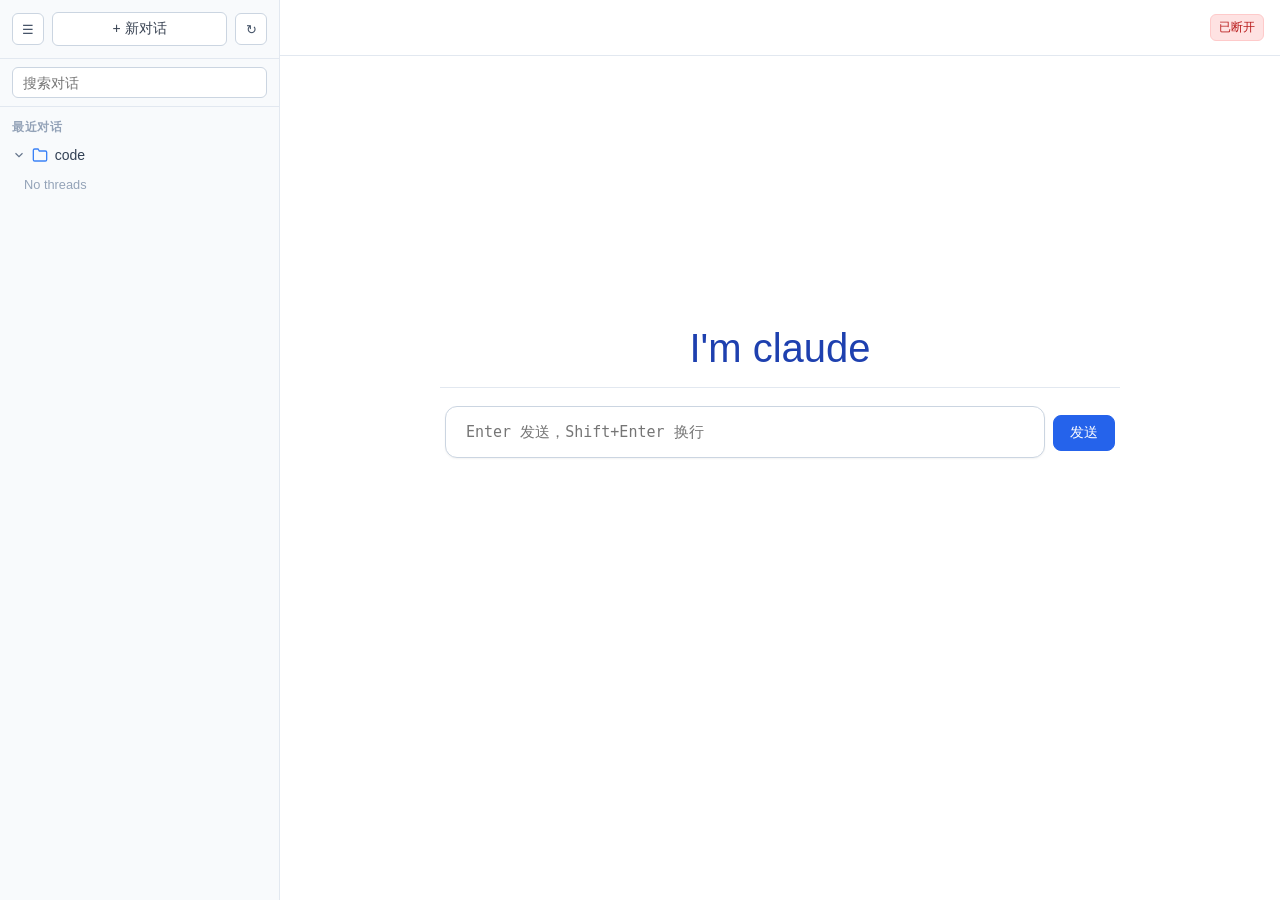
==== src/main/resources/templates/index.html @ 3cb1a3a3 "Revert "Release v1.01: modularize frontend, simplify sidebar, remove tests, fix scrollbars" This rev" ====
<!DOCTYPE html>
<html lang="en" xmlns:th="http://www.thymeleaf.org">
<head>
  <meta charset="UTF-8">
  <meta name="viewport" content="width=device-width, initial-scale=1.0">
  <title>Claude Web</title>
  <style>
    *, *::before, *::after { box-sizing: border-box; margin: 0; padding: 0; }
    html, body { height: 100%; }
    body {
      font-family: -apple-system, BlinkMacSystemFont, "Segoe UI", Roboto, "Helvetica Neue", Arial, sans-serif;
      background: #ffffff; color: #1f2937;
    }
    .app { display: flex; height: 100vh; overflow: hidden; }
    .sidebar {
      width: 280px; min-width: 280px; max-width: 450px;
      background: #f8fafc; border-right: 1px solid #e2e8f0;
      display: flex; flex-direction: column; transition: width .2s ease, min-width .2s ease;
    }
    .sidebar.collapsed { width: 0; min-width: 0; overflow: hidden; border-right: none; }
    .sidebar-header {
      display: flex; align-items: center; gap: .5rem; padding: .75rem; border-bottom: 1px solid #e2e8f0;
    }
    .icon-btn {
      display: inline-flex; align-items: center; justify-content: center;
      width: 32px; height: 32px; border-radius: 6px; border: 1px solid #cbd5e1;
      background: #ffffff; color: #475569; cursor: pointer; transition: .15s;
    }
    .icon-btn:hover { background: #eff6ff; color: #2563eb; border-color: #93c5fd; }
    .btn {
      display: inline-flex; align-items: center; justify-content: center; gap: .25rem;
      padding: .45rem .75rem; border-radius: 6px; border: 1px solid #cbd5e1;
      background: #ffffff; color: #374151; font-size: .875rem; cursor: pointer; transition: .15s;
    }
    .btn:hover { background: #eff6ff; border-color: #93c5fd; color: #2563eb; }
    .btn-primary { background: #2563eb; border-color: #2563eb; color: #fff; }
    .btn-primary:hover { background: #1d4ed8; border-color: #1d4ed8; color: #fff; }
    .btn-danger { background: #fef2f2; border-color: #fecaca; color: #dc2626; }
    .btn-danger:hover { background: #fee2e2; border-color: #fca5a5; color: #b91c1c; }
    .btn-sm { padding: .25rem .5rem; font-size: .8rem; }
    .new-thread-btn { flex: 1; }

    .sidebar-search { padding: .5rem .75rem; border-bottom: 1px solid #e2e8f0; }
    .sidebar-search input {
      width: 100%; padding: .4rem .6rem; border-radius: 6px; border: 1px solid #cbd5e1;
      background: #ffffff; color: #1f2937; font-size: .875rem; outline: none;
    }
    .sidebar-search input:focus { border-color: #2563eb; }
    .thread-tree { flex: 1; overflow-y: auto; padding: .5rem 0; }
    .pinned-section { padding: 0 .75rem .5rem; border-bottom: 1px solid #e2e8f0; margin-bottom: .5rem; }
    .pinned-section:empty { display: none; }
    .thread-tree-header { padding: .25rem .75rem; font-size: .75rem; font-weight: 600; color: #94a3b8; text-transform: uppercase; letter-spacing: .05em; }
    .project-group { margin-bottom: .25rem; }
    .project-header {
      display: flex; align-items: center; gap: .4rem; padding: .4rem .75rem; cursor: pointer; user-select: none;
    }
    .project-header:hover { background: #eff6ff; }
    .project-chevron { width: 14px; height: 14px; color: #64748b; transition: transform .15s; }
    .project-group[data-collapsed="true"] .project-chevron { transform: rotate(-90deg); }
    .project-icon { width: 16px; height: 16px; color: #3b82f6; }
    .project-name { flex: 1; min-width: 0; font-size: .875rem; font-weight: 500; color: #334155; overflow: hidden; text-overflow: ellipsis; white-space: nowrap; }
    .project-actions { display: flex; align-items: center; gap: .25rem; opacity: 0; transition: opacity .15s; }
    .project-header:hover .project-actions { opacity: 1; }
    .thread-list { list-style: none; padding: 0; }
    .thread-list.pinned { margin-bottom: .5rem; }
    .thread-row {
      display: flex; align-items: center; gap: .4rem; padding: .35rem .75rem .35rem 1.5rem; cursor: pointer;
    }
    .thread-row:hover { background: #eff6ff; }
    .thread-row[data-active="true"] { background: #dbeafe; }
    .thread-left { display: flex; align-items: center; gap: .25rem; }
    .thread-pin { width: 14px; height: 14px; color: #94a3b8; cursor: pointer; border: none; background: transparent; }
    .thread-pin[data-pinned="true"] { color: #f59e0b; }
    .thread-status { width: 6px; height: 6px; border-radius: 50%; background: #22c55e; }
    .thread-status[data-state="unread"] { background: #f59e0b; }
    .thread-title { flex: 1; min-width: 0; font-size: .85rem; color: #374151; overflow: hidden; text-overflow: ellipsis; white-space: nowrap; }
    .thread-row[data-active="true"] .thread-title { color: #1e40af; font-weight: 500; }
    .thread-time { font-size: .75rem; color: #94a3b8; white-space: nowrap; }
    .thread-actions { display: flex; align-items: center; gap: .2rem; opacity: 0; transition: opacity .15s; }
    .thread-row:hover .thread-actions { opacity: 1; }
    .project-empty { padding: .5rem .75rem .5rem 1.5rem; font-size: .8rem; color: #94a3b8; }
    .show-more { padding: .35rem .75rem .35rem 1.5rem; font-size: .8rem; color: #64748b; cursor: pointer; }
    .show-more:hover { color: #2563eb; }

    .main { flex: 1; display: flex; flex-direction: column; min-width: 0; background: #ffffff; }
    .content-header {
      display: flex; align-items: center; gap: .75rem; padding: .75rem 1rem; border-bottom: 1px solid #e2e8f0; min-height: 56px; background: #ffffff;
    }
    .content-header h1 { font-size: 1rem; font-weight: 600; color: #111827; }
    .content-body { flex: 1; display: flex; flex-direction: column; min-height: 0; overflow: hidden; }

    .home-view {
      flex: 1; display: flex; flex-direction: column; align-items: center; padding: 1rem; padding-top: calc(50vh - 180px);
    }
    .home-center {
      display: flex; flex-direction: column; align-items: center; gap: 1rem; width: 100%;
    }
    .home-hero { font-size: 2.5rem; font-weight: 300; color: #1e40af; }
    .home-divider { width: 100%; max-width: 680px; border: none; border-top: 1px solid #e2e8f0; margin: 0; }
    .home-view .composer { border-top: none; margin-top: -10px; }
    .home-view .composer-send { margin-top: 9px; }
    .conversation-root .composer-send { margin-bottom: 7px; }


    .conversation-root { flex: 1; display: flex; flex-direction: column; min-height: 0; }
    .conversation-list { flex: 1; overflow-y: auto; padding: 1rem 1rem 0; list-style: none; }
    .conversation-empty, .conversation-loading { padding: 2rem; text-align: center; color: #94a3b8; }
    .conversation-item { margin-bottom: .5rem; }
    .message-row { display: flex; }
    .message-row.user { justify-content: flex-end; }
    .message-stack { max-width: 85%; }
    .message-card {
      padding: .35rem .65rem; font-size: .9375rem; line-height: 1.42; white-space: pre-wrap; word-break: break-word;
    }
    .message-card.user {
      background: #dbeafe; border-radius: 14px 14px 4px 14px; color: #1e3a8a;
    }
    .message-card.assistant {
      background: #f8fafc; border: 1px solid #e2e8f0; border-radius: 14px 14px 14px 4px; color: #1f2937;
    }
    .markdown-body { white-space: normal; }
    .markdown-body > :first-child { margin-top: 0 !important; }
    .markdown-body > :last-child { margin-bottom: 0 !important; }
    .markdown-body h1, .markdown-body h2, .markdown-body h3, .markdown-body h4 { margin: .65rem 0 .4rem; font-weight: 700; line-height: 1.25; color: #0f172a; }
    .markdown-body h1 { font-size: 1.3rem; border-bottom: 1px solid #e2e8f0; padding-bottom: .35rem; }
    .markdown-body h2 { font-size: 1.15rem; }
    .markdown-body h3 { font-size: 1.05rem; }
    .markdown-body p { margin: .4rem 0; }
    .markdown-body ul, .markdown-body ol { margin: .4rem 0; padding-left: 1.4rem; }
    .markdown-body li { margin: .2rem 0; }
    .markdown-body li::marker { color: #475569; }
    .markdown-body code {
      background: #eef2ff; padding: .15rem .4rem; border-radius: 5px; font-family: ui-monospace, SFMono-Regular, Menlo, Monaco, Consolas, monospace; font-size: .875em; color: #4338ca; border: 1px solid #c7d2fe;
    }
    .markdown-body pre {
      background: #0b1220; border: 1px solid #1e293b; border-radius: 10px; padding: .65rem; overflow-x: auto; margin: .4rem 0;
    }
    .markdown-body pre code { background: transparent; padding: 0; color: #e2e8f0; border: none; }
    .markdown-body blockquote {
      border-left: 4px solid #3b82f6; background: #eff6ff; margin: .4rem 0; padding: .45rem .6rem; border-radius: 0 8px 8px 0; color: #1e3a8a;
    }
    .markdown-body table { border-collapse: collapse; margin: .4rem 0; width: 100%; border: 1px solid #cbd5e1; border-radius: 8px; overflow: hidden; }
    .markdown-body th, .markdown-body td { border: 1px solid #cbd5e1; padding: .5rem .75rem; text-align: left; }
    .markdown-body th { background: #e0f2fe; font-weight: 700; color: #0c4a6e; }
    .markdown-body tr:nth-child(even) { background: #f8fafc; }
    .markdown-body a { color: #2563eb; text-decoration: underline; font-weight: 500; }
    .markdown-body a:hover { color: #1e40af; }
    .markdown-body img { max-width: 100%; border-radius: 8px; }
    .message-images { display: flex; gap: .5rem; flex-wrap: wrap; margin-bottom: .5rem; }
    .message-images img { max-height: 160px; border-radius: 8px; cursor: pointer; border: 1px solid #e2e8f0; }
    .worked-separator { display: flex; align-items: center; gap: .75rem; color: #94a3b8; font-size: .875rem; margin: 1.5rem 0; }
    .thinking-card {
      background: #f1f5f9; border: 1px solid #e2e8f0; border-radius: 10px; margin-bottom: .5rem;
      overflow: hidden; max-width: 85%;
    }
    .thinking-header {
      display: flex; align-items: center; gap: .5rem; padding: .35rem .65rem;
      background: #e2e8f0; color: #475569; font-size: .875rem; cursor: pointer; user-select: none;
    }
    .thinking-header::before {
      content: '▸'; display: inline-block; transition: transform .2s; font-size: .75rem;
    }
    .thinking-card.expanded .thinking-header::before { transform: rotate(90deg); }
    .thinking-body {
      padding: .5rem .65rem; font-size: .875rem; line-height: 1.5;
      color: #64748b; white-space: pre-wrap; word-break: break-word;
      display: none;
    }
    .thinking-card.expanded .thinking-body { display: block; }
    .thinking-body code {
      background: #e2e8f0; padding: .1rem .3rem; border-radius: 4px;
      font-family: ui-monospace, SFMono-Regular, Menlo, Monaco, Consolas, monospace; font-size: .85em;
    }
    .worked-separator::before, .worked-separator::after { content: ""; flex: 1; height: 1px; background: #e2e8f0; }
    .request-card {
      position: fixed;
      top: 50%;
      left: 50%;
      transform: translate(-50%, -50%);
      z-index: 100;
      background: #ffffff;
      border: 1px solid #e2e8f0;
      border-radius: 14px;
      padding: 1.25rem;
      width: 90%;
      max-width: 520px;
      box-shadow: 0 20px 60px rgba(0,0,0,0.18);
    }
    .request-card-overlay {
      position: fixed;
      inset: 0;
      background: rgba(15,23,42,0.35);
      z-index: 99;
    }
    .request-title { font-weight: 600; color: #d97706; margin-bottom: .25rem; }
    .request-meta { font-size: .8rem; color: #94a3b8; margin-bottom: .75rem; }
    .request-reason { font-size: .9rem; color: #374151; margin-bottom: .75rem; }
    .request-actions { display: flex; flex-wrap: wrap; gap: .5rem; }
    .request-question { margin: .75rem 0; padding: .75rem; background: #f8fafc; border-radius: 8px; border: 1px solid #e2e8f0; }
    .request-question-title { font-weight: 500; margin-bottom: .25rem; color: #1f2937; }
    .request-question-text { font-size: .85rem; color: #64748b; margin-bottom: .5rem; }
    .request-select, .request-input {
      width: 100%; padding: .4rem .5rem; border-radius: 6px; border: 1px solid #cbd5e1; background: #ffffff; color: #1f2937; margin-top: .25rem;
    }
    .live-overlay {
      background: #eff6ff; border: 1px solid #bfdbfe; border-radius: 10px; padding: .75rem 1rem; color: #1d4ed8;
    }
    .live-overlay-label { font-weight: 500; }
    .live-overlay-reasoning { font-size: .85rem; color: #3b82f6; margin-top: .25rem; }
    .live-overlay-error { font-size: .85rem; color: #dc2626; margin-top: .25rem; }

    .composer {
      display: flex; align-items: flex-start; justify-content: center; gap: .5rem; width: 100%;
      padding: .75rem 1rem; border-top: 1px solid #e2e8f0; background: #ffffff; min-height: 64px;
    }
    .conversation-root .composer {
      align-items: flex-end;
    }
    .composer-box {
      display: flex; align-items: flex-end; width: 100%; max-width: 600px;
      padding: .5rem; border: 1px solid #cbd5e1; border-radius: 12px; background: #ffffff; box-shadow: 0 1px 2px rgba(0,0,0,0.05);
    }
    .composer-textarea {
      flex: 1; min-height: 24px; max-height: 200px; padding: .5rem .75rem; border: none; background: transparent; color: #1f2937; font-size: .9375rem; outline: none; resize: none; overflow-y: auto;
    }
    .composer-send { padding: .5rem 1rem; border-radius: 8px; }

    .image-modal {
      display: none; position: fixed; inset: 0; background: rgba(15,23,42,.7); z-index: 50; align-items: center; justify-content: center; padding: 1rem;
    }
    .image-modal.active { display: flex; }
    .image-modal img { max-width: 100%; max-height: 90vh; border-radius: 8px; }
    .image-modal-close { position: absolute; top: 1rem; right: 1rem; font-size: 1.5rem; color: #ffffff; background: transparent; border: none; cursor: pointer; }

    .context-menu { position: absolute; background: #ffffff; border: 1px solid #e2e8f0; border-radius: 8px; padding: .25rem; min-width: 140px; z-index: 20; box-shadow: 0 4px 6px rgba(0,0,0,0.08); }
    .context-menu-item { width: 100%; text-align: left; padding: .4rem .6rem; font-size: .85rem; color: #374151; background: transparent; border: none; border-radius: 6px; cursor: pointer; }
    .context-menu-item:hover { background: #eff6ff; color: #2563eb; }

    .connection-status {
      padding: .25rem .5rem; border-radius: 6px; font-size: .75rem; font-weight: 500; z-index: 30; margin-left: auto;
    }
    .composer {
      position: relative;
    }
    .composer .connection-status {
      position: absolute; right: 1rem; top: 50%; transform: translateY(-50%);
    }
    .connection-status.connected { background: #dcfce7; color: #15803d; border: 1px solid #bbf7d0; }
    .connection-status.disconnected { background: #fee2e2; color: #b91c1c; border: 1px solid #fecaca; }
  </style>
  <script src="/js/marked.min.js"></script>
</head>
<body>
  <div class="app">
    <aside class="sidebar" id="sidebar">
      <div class="sidebar-header">
        <button class="icon-btn" id="toggle-sidebar" title="Toggle sidebar">☰</button>
        <button class="btn new-thread-btn" id="new-thread-btn" title="新对话">+ 新对话</button>
        <button class="icon-btn" id="refresh-btn" title="Refresh">↻</button>
      </div>
      <div class="sidebar-search">
        <input type="text" id="thread-search" placeholder="搜索对话" autocomplete="off">
      </div>
      <div class="thread-tree" id="thread-tree">
        <div class="conversation-loading">Loading threads…</div>
      </div>
    </aside>
    <main class="main" id="main">
      <header class="content-header">
        <button class="icon-btn" id="header-toggle-sidebar" style="display:none" title="Toggle sidebar">☰</button>
        <div class="connection-status disconnected" id="connection-status">已断开</div>
      </header>
      <div class="content-body" id="content-body">
        <div class="home-view" id="home-view">
          <div class="home-center">
            <div class="home-hero">I'm claude</div>
            <hr class="home-divider">
            <div class="composer">
              <div class="composer-box">
                <textarea class="composer-textarea" id="home-composer" rows="1" placeholder="Enter 发送，Shift+Enter 换行"></textarea>
              </div>
              <button class="btn btn-primary composer-send" id="home-send">发送</button>
            </div>
          </div>
        </div>
        <div class="conversation-root" id="thread-view" style="display:none">
          <ul class="conversation-list" id="conversation-list"></ul>
          <div class="composer">
            <div class="composer-box">
              <textarea class="composer-textarea" id="thread-composer" rows="1" placeholder="Enter 发送，Shift+Enter 换行"></textarea>
            </div>
            <button class="btn btn-primary composer-send" id="thread-send">发送</button>
            <button class="btn btn-danger" id="thread-interrupt" style="display:none">Stop</button>
          </div>
        </div>
      </div>
    </main>
  </div>

  <div class="image-modal" id="image-modal">
    <button class="image-modal-close" id="image-modal-close">✕</button>
    <img src="" alt="Preview" id="image-modal-img">
  </div>

  <script>
    (function() {
      const LS = {
        selectedThread: 'claude.selectedThread',
        sidebarCollapsed: 'claude.sidebarCollapsed',
        pinned: 'claude.pinned',
        collapsed: 'claude.collapsedProjects',
        displayNames: 'claude.displayNames',
      };

      const state = {
        projectGroups: [],
        selectedThreadId: '',
        messages: [],
        isLoadingThreads: false,
        isLoadingMessages: false,
        isSendingMessage: false,
        resumedThreadIds: new Set(),
        isInterrupting: false,
        sidebarCollapsed: false,
        sidebarSearch: '',
        pinnedThreadIds: [],
        collapsedProjects: [],
        displayNames: {},
        pendingRequests: [],
        liveOverlay: null,
        sseConnected: false,
        autoRefreshTimer: null,
        sseSource: null,
        knownThreadIds: new Set(),
        recentlyCreatedThreadIds: new Set(),
      };

      const els = {
        sidebar: document.getElementById('sidebar'),
        toggleSidebar: document.getElementById('toggle-sidebar'),
        headerToggleSidebar: document.getElementById('header-toggle-sidebar'),
        newThreadBtn: document.getElementById('new-thread-btn'),
        refreshBtn: document.getElementById('refresh-btn'),
        threadSearch: document.getElementById('thread-search'),
        threadTree: document.getElementById('thread-tree'),
        homeView: document.getElementById('home-view'),
        threadView: document.getElementById('thread-view'),

        homeComposer: document.getElementById('home-composer'),
        homeSend: document.getElementById('home-send'),
        conversationList: document.getElementById('conversation-list'),
        threadComposer: document.getElementById('thread-composer'),
        threadSend: document.getElementById('thread-send'),
        threadInterrupt: document.getElementById('thread-interrupt'),
        imageModal: document.getElementById('image-modal'),
        imageModalImg: document.getElementById('image-modal-img'),
        imageModalClose: document.getElementById('image-modal-close'),
        // connection status updated via querySelectorAll in setConnectionStatus
      };

      function loadJson(key, def) { try { return JSON.parse(localStorage.getItem(key) || 'null') || def; } catch (e) { return def; } }
      function saveJson(key, val) { localStorage.setItem(key, JSON.stringify(val)); }
      function parseRoute() { const m = location.pathname.match(/\/thread\/([^/]+)/); return m ? m[1] : ''; }
      function toIso(sec) { return new Date(sec * 1000).toISOString(); }
      function projectName(cwd) { const p = (cwd || '').split('/').filter(Boolean); return p[p.length - 1] || cwd || 'unknown'; }
      function formatTime(iso) { if (!iso) return ''; const d = new Date(iso); const now = new Date(); const diff = Math.floor((now - d) / 1000); if (diff < 60) return 'now'; if (diff < 3600) return Math.floor(diff / 60) + 'm'; if (diff < 86400) return Math.floor(diff / 3600) + 'h'; return Math.floor(diff / 86400) + 'd'; }
      function escapeHtml(str) { return String(str).replace(/[&<>"']/g, c => ({'&':'&amp;','<':'&lt;','>':'&gt;','"':'&quot;',"'":'&#39;'}[c])); }

      async function rpc(method, params) {
        const res = await fetch('/claude-api/rpc', { method: 'POST', headers: { 'Content-Type': 'application/json' }, body: JSON.stringify({ method, params: params != null ? params : null }) });
        const json = await res.json().catch(() => ({}));
        if (!res.ok) throw new Error(json.error || `RPC ${method} failed: ${res.status}`);
        if (!json || typeof json !== 'object' || !('result' in json)) throw new Error(`RPC ${method} returned malformed envelope`);
        return json.result;
      }

      async function api(method, path, body) {
        const res = await fetch('/api/claude' + path, { method, headers: { 'Content-Type': 'application/json' }, body: body ? JSON.stringify(body) : undefined });
        const json = await res.json().catch(() => ({}));
        if (!res.ok) throw new Error(json.error || `API ${method} ${path} failed: ${res.status}`);
        return json;
      }

      function normalizeThreadGroups(payload) {
        const data = (payload && payload.data) || [];
        const existingInProgress = new Set();
        for (const g of state.projectGroups) {
          for (const t of g.threads) {
            if (t.inProgress) existingInProgress.add(t.id);
          }
        }
        const threads = data.map(t => {
          const name = (t.preview || '').trim() || 'Untitled thread';
          const pn = projectName(t.cwd);
          const statusType = (t.status && t.status.type) || '';
          const hasExplicitStatus = !!(t.status && t.status.type) || t.inProgress !== undefined;
          const explicitInProgress = statusType === 'active' || statusType === 'inProgress' || t.inProgress === true;
          // Default to false if no explicit status and not in existing set
          const inProgress = hasExplicitStatus ? explicitInProgress : (existingInProgress.has(t.id) || false);
          return {
            id: t.id,
            title: name,
            projectName: pn,
            cwd: t.cwd,
            createdAtIso: toIso(t.createdAt),
            updatedAtIso: toIso(t.updatedAt),
            preview: t.preview || '',
            unread: false,
            inProgress: inProgress,
          };
        });
        const grouped = new Map();
        for (const t of threads) {
          if (!grouped.has(t.projectName)) grouped.set(t.projectName, []);
          grouped.get(t.projectName).push(t);
        }
        const groups = [];
        for (const [pn, list] of grouped) {
          list.sort((a, b) => new Date(b.updatedAtIso) - new Date(a.updatedAtIso));
          groups.push({ projectName: pn, threads: list });
        }
        groups.sort((a, b) => new Date((b.threads[0] && b.threads[0].updatedAtIso) || 0) - new Date((a.threads[0] && a.threads[0].updatedAtIso) || 0));
        return groups;
      }

      function normalizeMessages(payload) {
        const thread = (payload && payload.thread) || {};
        const turns = thread.turns || [];
        const msgs = [];
        for (const turn of turns) {
          const items = turn.items || [];
          for (const item of items) {
            if (item.type === 'agentMessage') {
              msgs.push({ id: item.id, role: 'assistant', text: item.text || '', messageType: item.type });
            } else if (item.type === 'thinkingMessage') {
              // Skip thinking content — not shown in the conversation UI.
              continue;
            } else if (item.type === 'userMessage') {
              const content = Array.isArray(item.content) ? item.content : [];
              const textChunks = [], images = [];
              for (const blk of content) {
                if (blk.type === 'text' && typeof blk.text === 'string') textChunks.push(blk.text);
                if (blk.type === 'image' && typeof blk.url === 'string') images.push(blk.url);
              }
              const text = textChunks.join('\n');
              // Skip user messages that have no visible text and no images
              // (e.g. tool_result-only messages from the SDK).
              if (!text.trim().length && !images.length) continue;
              msgs.push({ id: item.id, role: 'user', text, images, messageType: item.type });
            }
          }
        }
        return msgs;
      }

      function setConnectionStatus(connected) {
        state.sseConnected = connected;
        const text = connected ? '已连通' : '已断开';
        const cls = 'connection-status ' + (connected ? 'connected' : 'disconnected');
        document.querySelectorAll('.connection-status').forEach(el => {
          el.textContent = text;
          el.className = cls;
        });
      }

      function updateLiveOverlay() {
        if (!state.selectedThreadId) {
          state.liveOverlay = null;
          updateThreadSendButton();
          return;
        }
        const allThreads = state.projectGroups.flatMap(g => g.threads);
        const thread = allThreads.find(t => t.id === state.selectedThreadId);
        if (thread && thread.inProgress) {
          state.liveOverlay = { activityLabel: '思考中…', reasoningText: '', errorText: '' };
        } else {
          state.liveOverlay = null;
        }
        // Removed renderConversation() — the conversation list no longer renders
        // the live overlay inline, so re-rendering here only causes DOM churn
        // that can make messages flicker during streaming.
        updateThreadSendButton();
      }

      function setThreadInProgress(threadId, val) {
        for (const g of state.projectGroups) {
          const t = g.threads.find(x => x.id === threadId);
          if (t) { t.inProgress = val; break; }
        }
      }

      function updateThreadSendButton() {
        if (!state.selectedThreadId) return;
        const allThreads = state.projectGroups.flatMap(g => g.threads);
        const thread = allThreads.find(t => t.id === state.selectedThreadId);
        const isProcessing = !!thread && thread.inProgress;
        if (isProcessing) {
          els.threadSend.textContent = '停止';
          els.threadSend.classList.remove('btn-primary');
          els.threadSend.classList.add('btn-danger');
          els.threadSend.disabled = false;
        } else {
          els.threadSend.textContent = '发送';
          els.threadSend.classList.remove('btn-danger');
          els.threadSend.classList.add('btn-primary');
          els.threadSend.disabled = false;
        }
      }

      async function refreshThreads() {
        if (state.isLoadingThreads) return;
        state.isLoadingThreads = true;
        try {
          const result = await api('GET', '');
          state.projectGroups = normalizeThreadGroups(result);
          state.knownThreadIds = new Set(state.projectGroups.flatMap(g => g.threads.map(t => t.id)));
          renderSidebar();
          updateLiveOverlay();

          // If selected thread no longer exists, go home
          if (state.selectedThreadId && !state.knownThreadIds.has(state.selectedThreadId) && !state.recentlyCreatedThreadIds.has(state.selectedThreadId)) {
            selectThread('');
          }
        } catch (e) {
          console.error('refreshThreads failed', e);
        } finally {
          state.isLoadingThreads = false;
          renderSidebar();
        }
      }

      async function loadMessages(threadId) {
        if (!threadId) return;

        // Guard: don't reload while streaming with existing messages — this would
        // replace the live message state and cause the just-sent user message to
        // flicker or disappear. The complete/error event handler will call
        // loadMessages() after setThreadInProgress() clears the inProgress flag.
        const allThreads = state.projectGroups.flatMap(g => g.threads);
        const thread = allThreads.find(t => t.id === threadId);
        if (thread && thread.inProgress && state.messages.length > 0) {
          return;
        }

        await ensureThreadResumed(threadId);
        state.isLoadingMessages = true;
        renderConversation();
        try {
          const result = await api('GET', '/' + encodeURIComponent(threadId));
          state.messages = normalizeMessages(result);
          const threadData = result && result.thread;
          const turns = threadData && threadData.turns ? threadData.turns : [];
          const hasInProgressTurn = turns.some(turn => turn.status === 'inProgress' || turn.status === 'active');
          if (hasInProgressTurn) {
            setThreadInProgress(threadId, true);
          }
        } catch (e) {
          console.error('loadMessages failed', e);
          // Don't clear messages on error — preserve whatever is currently shown.
        } finally {
          state.isLoadingMessages = false;
          renderConversation();
          updateLiveOverlay();
          updateThreadSendButton();
        }
      }

      async function fetchPendingRequests() {
        try {
          const res = await fetch('/claude-api/server-requests/pending');
          const json = await res.json().catch(() => ({}));
          const data = Array.isArray(json.data) ? json.data : [];
          state.pendingRequests = data;
          renderConversation();
        } catch (e) {
          console.error('fetchPendingRequests failed', e);
        }
      }

      function getDisplayName(projectName) { return state.displayNames[projectName] || projectName; }

      function renderSidebar() {
        const tree = els.threadTree;
        if (state.isLoadingThreads && state.projectGroups.length === 0) {
          tree.innerHTML = '<div class="conversation-loading">Loading threads…</div>'; return;
        }

        const search = state.sidebarSearch.trim().toLowerCase();
        const pinned = [];
        for (const gid of state.pinnedThreadIds) {
          for (const g of state.projectGroups) {
            const t = g.threads.find(x => x.id === gid);
            if (t) pinned.push(t);
          }
        }

        let html = '';
        if (pinned.length) {
          html += '<ul class="thread-list pinned">';
          for (const t of pinned) html += renderThreadRow(t, true);
          html += '</ul>';
        }

        html += '<div class="thread-tree-header">最近对话</div>';

        if (state.projectGroups.length === 0) {
          // Show current directory even when no threads exist
          const currentProject = projectName('/home/sunsw/code');
          html += '<div class="project-group" data-project="' + escapeHtml(currentProject) + '" data-collapsed="false">';
          html += '<div class="project-header" data-action="toggle-project" data-project="' + escapeHtml(currentProject) + '">';
          html += '<svg class="project-chevron" viewBox="0 0 24 24" fill="none" stroke="currentColor" stroke-width="2"><polyline points="6 9 12 15 18 9"></polyline></svg>';
          html += '<svg class="project-icon" viewBox="0 0 24 24" fill="none" stroke="currentColor" stroke-width="2"><path d="M22 19a2 2 0 0 1-2 2H4a2 2 0 0 1-2-2V5a2 2 0 0 1 2-2h5l2 3h9a2 2 0 0 1 2 2z"></path></svg>';
          html += '<span class="project-name">' + escapeHtml(currentProject) + '</span>';
          html += '</div>';
          html += '<div class="project-empty">No threads</div>';
          html += '</div>';
          tree.innerHTML = html; return;
        }

        let hasResults = false;
        for (const g of state.projectGroups) {
          let threads = g.threads;
          if (search) threads = threads.filter(t => t.title.toLowerCase().includes(search));
          const collapsed = state.collapsedProjects.includes(g.projectName);
          const display = getDisplayName(g.projectName);
          html += '<div class="project-group" data-project="' + escapeHtml(g.projectName) + '" data-collapsed="' + collapsed + '">';
          html += '<div class="project-header" data-action="toggle-project" data-project="' + escapeHtml(g.projectName) + '">';
          html += '<svg class="project-chevron" viewBox="0 0 24 24" fill="none" stroke="currentColor" stroke-width="2"><polyline points="6 9 12 15 18 9"></polyline></svg>';
          html += '<svg class="project-icon" viewBox="0 0 24 24" fill="none" stroke="currentColor" stroke-width="2"><path d="M22 19a2 2 0 0 1-2 2H4a2 2 0 0 1-2-2V5a2 2 0 0 1 2-2h5l2 3h9a2 2 0 0 1 2 2z"></path></svg>';
          html += '<span class="project-name">' + escapeHtml(display) + '</span>';
          html += '</div>';
          if (threads.length === 0 && !search) {
            if (!collapsed) html += '<div class="project-empty">No threads</div>';
          } else if (threads.length > 0 && !collapsed) {
            hasResults = true;
            html += '<ul class="thread-list">';
            for (const t of threads) html += renderThreadRow(t, false);
            html += '</ul>';
          } else if (threads.length > 0) {
            hasResults = true;
          }
          html += '</div>';
        }

        if (search && !hasResults && state.projectGroups.length > 0) {
          html += '<div class="conversation-empty" style="padding:1rem .75rem">No matching threads</div>';
        }
        tree.innerHTML = html;
      }

      function renderThreadRow(t, isPinned) {
        const active = t.id === state.selectedThreadId;
        const stateAttr = t.unread ? 'unread' : (t.inProgress ? 'inProgress' : '');
        let html = '<li class="thread-row" data-thread-id="' + escapeHtml(t.id) + '" data-action="select-thread" data-active="' + active + '">';
        html += '<div class="thread-left">';
        if (t.unread || t.inProgress) html += '<span class="thread-status" data-state="' + stateAttr + '"></span>';
        html += '<button class="thread-pin" data-action="toggle-pin" data-thread-id="' + escapeHtml(t.id) + '" data-pinned="' + isPinned + '" title="Pin">📌</button>';
        html += '</div>';
        html += '<span class="thread-title">' + escapeHtml(t.title) + '</span>';
        html += '<span class="thread-time">' + formatTime(t.updatedAtIso) + '</span>';
        html += '<div class="thread-actions">';
        html += '<button class="icon-btn btn-sm" data-action="archive-thread" data-thread-id="' + escapeHtml(t.id) + '" title="Archive">🗑</button>';
        html += '</div>';
        html += '</li>';
        return html;
      }

      function selectThread(threadId) {
        state.selectedThreadId = threadId || '';
        if (threadId) localStorage.setItem(LS.selectedThread, threadId); else localStorage.removeItem(LS.selectedThread);
        if (threadId) {
          history.replaceState(null, '', '/thread/' + encodeURIComponent(threadId));
        } else {
          history.replaceState(null, '', '/');
        }
        updateView();
        if (threadId) {
          loadMessages(threadId);
          fetchPendingRequests();
        } else {
          state.messages = []; state.pendingRequests = []; state.liveOverlay = null; renderConversation();
        }
        updateThreadSendButton();
      }

      function updateView() {
        const isHome = !state.selectedThreadId;
        els.homeView.style.display = isHome ? 'flex' : 'none';
        els.threadView.style.display = isHome ? 'none' : 'flex';
        els.toggleSidebar.style.display = state.sidebarCollapsed ? 'none' : 'inline-flex';
        els.headerToggleSidebar.style.display = state.sidebarCollapsed ? 'inline-flex' : 'none';
        renderSidebar();
      }

      function renderConversation() {
        const list = els.conversationList;
        const threadId = state.selectedThreadId;
        if (!threadId) { list.innerHTML = ''; return; }
        if (state.isLoadingMessages && state.messages.length === 0) {
          return;
        }
        if (state.messages.length === 0 && state.pendingRequests.length === 0) {
          return;
        }

        let html = '';
        const requests = state.pendingRequests.filter(r => r.threadId === threadId || !r.threadId);
        if (requests.length > 0) {
          html += '<div class="request-card-overlay"></div>';
          html += renderRequestCard(requests[0]);
        }
        for (const m of state.messages) {
          if (m.messageType === 'worked') {
            html += '<li class="conversation-item"><div class="worked-separator">' + escapeHtml(m.text) + '</div></li>'; continue;
          }
          // Skip thinking content — not shown in the conversation UI.
          if (m.role === 'thinking') continue;
          // Skip empty messages (e.g. permission/tool responses with no visible content).
          const hasText = !!(m.text && m.text.trim().length);
          const hasImages = !!(m.images && m.images.length);
          if (!hasText && !hasImages) continue;
          html += '<li class="conversation-item"><div class="message-row ' + m.role + '">';
          html += '<div class="message-stack">';
          if (m.images && m.images.length) {
            html += '<div class="message-images">';
            for (const url of m.images) html += '<img src="' + escapeHtml(url) + '" data-action="open-image">';
            html += '</div>';
          }
          if (m.role === 'assistant') {
            html += '<div class="message-card ' + m.role + ' markdown-body">' + marked.parse(m.text || '') + '</div>';
          } else {
            html += '<div class="message-card ' + m.role + '">' + escapeHtml(m.text) + '</div>';
          }
          html += '</div></div></li>';
        }
        // live overlay removed per request
        const wasNearBottom = list.scrollHeight - list.scrollTop <= list.clientHeight + 40;
        list.innerHTML = html;
        if (wasNearBottom) list.scrollTop = list.scrollHeight;
      }

      function renderRequestCard(r) {
        let html = '<div class="request-card">';
        html += '<div class="request-title">' + escapeHtml(r.method) + '</div>';
        html += '<div class="request-meta">Request #' + r.id + ' · ' + new Date(r.receivedAtIso).toLocaleString() + '</div>';
        const reason = readRequestReason(r);
        if (reason) html += '<div class="request-reason">' + escapeHtml(reason) + '</div>';
        const m = r.method;
        if (m === 'item/commandExecution/requestApproval' || m === 'item/fileChange/requestApproval') {
          html += '<div class="request-actions">';
          html += '<button class="btn btn-primary btn-sm" data-action="respond-approval" data-id="' + r.id + '" data-value="accept">Accept</button>';
          html += '<button class="btn btn-sm" data-action="respond-approval" data-id="' + r.id + '" data-value="acceptForSession">Accept for Session</button>';
          html += '<button class="btn btn-sm" data-action="respond-approval" data-id="' + r.id + '" data-value="decline">Decline</button>';
          html += '<button class="btn btn-sm" data-action="respond-approval" data-id="' + r.id + '" data-value="cancel">Cancel</button>';
          html += '</div>';
        } else if (m === 'item/tool/requestUserInput') {
          const questions = readToolQuestions(r);
          html += '<div class="request-user-input">';
          for (const q of questions) {
            html += '<div class="request-question">';
            html += '<div class="request-question-title">' + escapeHtml(q.header || q.question) + '</div>';
            if (q.header && q.question) html += '<div class="request-question-text">' + escapeHtml(q.question) + '</div>';
            html += '<select class="request-select" data-action="question-answer" data-req="' + r.id + '" data-qid="' + escapeHtml(q.id) + '">';
            for (const opt of q.options) html += '<option value="' + escapeHtml(opt) + '">' + escapeHtml(opt) + '</option>';
            html += '</select>';
            if (q.isOther) html += '<input type="text" class="request-input" data-action="question-other" data-req="' + r.id + '" data-qid="' + escapeHtml(q.id) + '" placeholder="Other answer">';
            html += '</div>';
          }
          html += '<button class="btn btn-primary btn-sm" data-action="respond-tool-input" data-id="' + r.id + '">Submit Answers</button>';
          html += '</div>';
        } else if (m === 'item/tool/call') {
          html += '<div class="request-actions">';
          html += '<button class="btn btn-danger btn-sm" data-action="respond-tool-fail" data-id="' + r.id + '">Fail Tool Call</button>';
          html += '<button class="btn btn-sm" data-action="respond-tool-success" data-id="' + r.id + '">Success (Empty)</button>';
          html += '</div>';
        } else {
          html += '<div class="request-actions">';
          html += '<button class="btn btn-primary btn-sm" data-action="respond-empty" data-id="' + r.id + '">Return Empty Result</button>';
          html += '<button class="btn btn-sm" data-action="respond-reject" data-id="' + r.id + '">Reject Request</button>';
          html += '</div>';
        }
        html += '</div>';
        return html;
      }

      function readRequestReason(r) {
        const p = r.params || {};
        if (typeof p.reason === 'string') return p.reason;
        if (typeof p.message === 'string') return p.message;
        if (p.command) return typeof p.command === 'string' ? p.command : JSON.stringify(p.command);
        return '';
      }
      function readToolQuestions(r) {
        const p = r.params || {};
        const qs = p.questions || p.inputs || [];
        const out = [];
        if (Array.isArray(qs)) {
          for (let i = 0; i < qs.length; i++) {
            const q = qs[i];
            out.push({
              id: String(q.id || i),
              header: q.header || q.title || '',
              question: q.question || q.text || '',
              options: Array.isArray(q.options) ? q.options : ['yes', 'no'],
              isOther: q.type === 'other' || q.allowOther || false,
            });
          }
        }
        return out;
      }

      function delay(ms) { return new Promise(r => setTimeout(r, ms)); }

      async function ensureThreadResumed(threadId) {
        if (!threadId || state.resumedThreadIds.has(threadId)) return;
        // For claude-agent-sdk, resume is handled automatically via sessionId in options.
        // The SDK persists sessions and resumes them when the same sessionId is provided.
        // No explicit resume call needed from frontend.
        state.resumedThreadIds.add(threadId);
      }

      async function sendHomeMessage() {
        if (state.isSendingMessage) return;
        const text = els.homeComposer.value.trim();
        if (!text) return;
        const cwd = '/home/sunsw/code';
        state.isSendingMessage = true;
        els.homeSend.disabled = true;
        let threadId = '';
        try {
          const sessionOptions = buildSessionOptions();
          const result = await api('POST', '', { cwd, name: text.substring(0, 30), ...sessionOptions });
          threadId = result && result.claudeId ? result.claudeId : '';
          if (!threadId) throw new Error('create session did not return thread id');
          state.resumedThreadIds.add(threadId);
          els.homeComposer.value = '';
          resetTextareaHeight(els.homeComposer);
          state.recentlyCreatedThreadIds.add(threadId);
          setTimeout(() => state.recentlyCreatedThreadIds.delete(threadId), 15000);
          selectThread(threadId);
          await delay(500);
          await api('POST', '/' + encodeURIComponent(threadId) + '/message', { text });
          state.liveOverlay = { activityLabel: '思考中…', reasoningText: '', errorText: '' };
          setThreadInProgress(threadId, true);
          updateThreadSendButton();
          renderConversation();
          await loadMessages(threadId);
          await refreshThreads();
        } catch (e) {
          alert('发送失败: ' + e.message);
          if (threadId && state.selectedThreadId === threadId) {
            selectThread('');
          }
        } finally {
          state.isSendingMessage = false;
          els.homeSend.textContent = '发送';
          els.homeSend.disabled = false;
        }
      }

      async function sendThreadMessage() {
        if (state.isSendingMessage) return;
        const text = els.threadComposer.value.trim();
        if (!text || !state.selectedThreadId) return;
        await ensureThreadResumed(state.selectedThreadId);
        state.isSendingMessage = true;
        els.threadSend.disabled = true;
        try {
          const msgOptions = buildMessageOptions();
          await api('POST', '/' + encodeURIComponent(state.selectedThreadId) + '/message', { text, ...msgOptions });
          els.threadComposer.value = '';
          resetTextareaHeight(els.threadComposer);
          state.liveOverlay = { activityLabel: '思考中…', reasoningText: '', errorText: '' };
          setThreadInProgress(state.selectedThreadId, true);
          state.isSendingMessage = false;
          updateThreadSendButton();
          // Append user message directly to preserve historical messages in view.
          // Do NOT call loadMessages() here — it would fetch only in-memory messages
          // (missing history) while the session is inProgress. Full history is loaded
          // automatically when the streaming completes (complete/error event).
          state.messages.push({ id: 'u_' + Date.now(), role: 'user', text: text, messageType: 'userMessage' });
          renderConversation();
          await refreshThreads();
          await fetchPendingRequests();
        } catch (e) {
          const msg = e && e.message ? e.message : String(e);
          if (msg.includes('thread not found') || msg.includes('Session not found')) {
            alert('该会话在远程服务器上已失效，可能是连接断开后重建了。');
            setThreadInProgress(state.selectedThreadId, false);
            state.liveOverlay = null;
            state.isSendingMessage = false;
            await refreshThreads();
            const stillExists = state.knownThreadIds && state.knownThreadIds.has(state.selectedThreadId);
            if (!stillExists) selectThread('');
            else updateThreadSendButton();
          } else {
            alert('发送失败: ' + msg);
            state.isSendingMessage = false;
            updateThreadSendButton();
          }
        }
      }

      async function doInterrupt() {
        if (!state.selectedThreadId || state.isInterrupting) return;
        state.isInterrupting = true;
        els.threadSend.textContent = '停止中…';
        els.threadSend.disabled = true;
        try {
          await api('POST', '/' + encodeURIComponent(state.selectedThreadId) + '/cancel', {});
          setThreadInProgress(state.selectedThreadId, false);
          state.liveOverlay = null;
          await loadMessages(state.selectedThreadId);
          await refreshThreads();
        } catch (e) {
          alert('停止失败: ' + e.message);
        } finally {
          state.isInterrupting = false;
          updateThreadSendButton();
        }
      }

      async function handleThreadSendClick() {
        const allThreads = state.projectGroups.flatMap(g => g.threads);
        const thread = allThreads.find(t => t.id === state.selectedThreadId);
        if (thread && thread.inProgress) {
          await doInterrupt();
        } else {
          await sendThreadMessage();
        }
      }

      async function archiveThread(threadId) {
        if (!threadId) return;
        if (!confirm('Archive this thread?')) return;
        try {
          await api('DELETE', '/' + encodeURIComponent(threadId));
          if (state.selectedThreadId === threadId) selectThread('');
          await refreshThreads();
        } catch (e) {
          alert('Archive failed: ' + e.message);
        }
      }

      async function respondApproval(id, value) {
        let payload;
        if (value === 'accept') payload = { result: { approved: true } };
        else if (value === 'acceptForSession') payload = { result: { approved: true, forSession: true } };
        else if (value === 'decline') payload = { error: { message: 'Declined by user' } };
        else if (value === 'cancel') payload = { error: { message: 'Cancelled by user' } };
        else payload = { result: {} };
        try {
          await fetch('/claude-api/server-requests/respond', { method: 'POST', headers: { 'Content-Type': 'application/json' }, body: JSON.stringify({ id, ...payload }) });
          await fetchPendingRequests();
          await refreshThreads();
        } catch (e) { alert('Failed: ' + e.message); }
      }

      async function respondToolInput(id) {
        const answers = {};
        document.querySelectorAll('[data-action="question-answer"][data-req="' + id + '"]').forEach(sel => {
          const qid = sel.getAttribute('data-qid');
          answers[qid] = sel.value;
        });
        document.querySelectorAll('[data-action="question-other"][data-req="' + id + '"]').forEach(inp => {
          const qid = inp.getAttribute('data-qid');
          if (answers[qid] === 'Other') answers[qid] = inp.value || 'Other';
        });
        try {
          await fetch('/claude-api/server-requests/respond', { method: 'POST', headers: { 'Content-Type': 'application/json' }, body: JSON.stringify({ id, result: { answers } }) });
          await fetchPendingRequests();
        } catch (e) { alert('Failed: ' + e.message); }
      }

      async function respondToolFail(id) {
        try {
          await fetch('/claude-api/server-requests/respond', { method: 'POST', headers: { 'Content-Type': 'application/json' }, body: JSON.stringify({ id, error: { message: 'Tool call failed by user' } }) });
          await fetchPendingRequests();
        } catch (e) { alert('Failed: ' + e.message); }
      }
      async function respondToolSuccess(id) {
        try {
          await fetch('/claude-api/server-requests/respond', { method: 'POST', headers: { 'Content-Type': 'application/json' }, body: JSON.stringify({ id, result: {} }) });
          await fetchPendingRequests();
        } catch (e) { alert('Failed: ' + e.message); }
      }
      async function respondEmpty(id) {
        try {
          await fetch('/claude-api/server-requests/respond', { method: 'POST', headers: { 'Content-Type': 'application/json' }, body: JSON.stringify({ id, result: {} }) });
          await fetchPendingRequests();
        } catch (e) { alert('Failed: ' + e.message); }
      }
      async function respondReject(id) {
        try {
          await fetch('/claude-api/server-requests/respond', { method: 'POST', headers: { 'Content-Type': 'application/json' }, body: JSON.stringify({ id, error: { message: 'Rejected by user' } }) });
          await fetchPendingRequests();
        } catch (e) { alert('Failed: ' + e.message); }
      }

      function setupTextareaAutoResize(textarea) {
        if (!textarea) return;
        textarea.addEventListener('input', () => {
          textarea.style.height = 'auto';
          const newHeight = Math.min(textarea.scrollHeight, 200);
          textarea.style.height = newHeight + 'px';
        });
      }

      function resetTextareaHeight(textarea) {
        if (!textarea) return;
        textarea.style.height = 'auto';
        const newHeight = Math.min(textarea.scrollHeight, 200);
        textarea.style.height = newHeight + 'px';
      }

      function setupEvents() {
        setupTextareaAutoResize(els.homeComposer);
        setupTextareaAutoResize(els.threadComposer);
        els.toggleSidebar.addEventListener('click', () => setSidebarCollapsed(!state.sidebarCollapsed));
        els.headerToggleSidebar.addEventListener('click', () => setSidebarCollapsed(!state.sidebarCollapsed));
        els.newThreadBtn.addEventListener('click', () => selectThread(''));
        els.refreshBtn.addEventListener('click', () => { refreshThreads(); if (state.selectedThreadId) { loadMessages(state.selectedThreadId); fetchPendingRequests(); } });
        els.threadSearch.addEventListener('input', e => { state.sidebarSearch = e.target.value; renderSidebar(); });
        els.homeSend.addEventListener('click', sendHomeMessage);
        els.homeComposer.addEventListener('keydown', e => { if (e.key === 'Enter' && !e.shiftKey) { e.preventDefault(); sendHomeMessage(); } });
        els.threadSend.addEventListener('click', handleThreadSendClick);
        els.threadComposer.addEventListener('keydown', e => { if (e.key === 'Enter' && !e.shiftKey) { e.preventDefault(); handleThreadSendClick(); } });
        // els.threadInterrupt is hidden; interrupt is handled by threadSend
        els.imageModalClose.addEventListener('click', closeImageModal);
        els.imageModal.addEventListener('click', e => { if (e.target === els.imageModal) closeImageModal(); });

        document.addEventListener('click', e => {
          const menu = document.querySelector('.context-menu');
          if (menu && !menu.contains(e.target)) menu.remove();
        });

        document.addEventListener('keydown', e => {
          if ((e.ctrlKey || e.metaKey) && e.key.toLowerCase() === 'b') { e.preventDefault(); setSidebarCollapsed(!state.sidebarCollapsed); }
          if (e.key === 'Escape') closeImageModal();
        });

        els.threadTree.addEventListener('click', e => {
          const btn = e.target.closest('button');
          if (!btn) {
            const row = e.target.closest('.thread-row');
            if (row) { const tid = row.getAttribute('data-thread-id'); if (tid) selectThread(tid); }
            const hdr = e.target.closest('.project-header');
            if (hdr) { const pn = hdr.getAttribute('data-project'); if (pn) toggleProjectCollapse(pn); }
            return;
          }
          const action = btn.getAttribute('data-action');
          if (action === 'select-thread') { const tid = btn.getAttribute('data-thread-id'); if (tid) selectThread(tid); }
          if (action === 'toggle-pin') { const tid = btn.getAttribute('data-thread-id'); if (tid) togglePin(tid); }
          if (action === 'archive-thread') { const tid = btn.getAttribute('data-thread-id'); if (tid) archiveThread(tid); }
          if (action === 'toggle-project') { const pn = btn.getAttribute('data-project'); if (pn) toggleProjectCollapse(pn); }
          if (action === 'new-thread') { const pn = btn.getAttribute('data-project'); if (pn) startThreadInProject(pn); }
          if (action === 'project-menu') { const pn = btn.getAttribute('data-project'); if (pn) showProjectMenu(btn, pn); }
        });

        els.conversationList.addEventListener('click', e => {
          const btn = e.target.closest('button');
          if (!btn) {
            const img = e.target.closest('img[data-action="open-image"]');
            if (img) openImageModal(img.src);
            return;
          }
          const action = btn.getAttribute('data-action');
          const id = Number(btn.getAttribute('data-id'));
          if (action === 'respond-approval') respondApproval(id, btn.getAttribute('data-value'));
          if (action === 'respond-tool-input') respondToolInput(id);
          if (action === 'respond-tool-fail') respondToolFail(id);
          if (action === 'respond-tool-success') respondToolSuccess(id);
          if (action === 'respond-empty') respondEmpty(id);
          if (action === 'respond-reject') respondReject(id);
        });
      }

      function setSidebarCollapsed(v) {
        state.sidebarCollapsed = !!v;
        localStorage.setItem(LS.sidebarCollapsed, state.sidebarCollapsed ? '1' : '0');
        els.sidebar.classList.toggle('collapsed', state.sidebarCollapsed);
        updateView();
      }

      function toggleProjectCollapse(pn) {
        const idx = state.collapsedProjects.indexOf(pn);
        if (idx >= 0) state.collapsedProjects.splice(idx, 1); else state.collapsedProjects.push(pn);
        saveJson(LS.collapsed, state.collapsedProjects);
        renderSidebar();
      }

      function togglePin(tid) {
        const idx = state.pinnedThreadIds.indexOf(tid);
        if (idx >= 0) state.pinnedThreadIds.splice(idx, 1); else state.pinnedThreadIds.push(tid);
        saveJson(LS.pinned, state.pinnedThreadIds);
        renderSidebar();
      }

      function startThreadInProject(pn) {
        const g = state.projectGroups.find(x => x.projectName === pn);
        const cwd = g && g.threads[0] ? g.threads[0].cwd : '';

        selectThread('');
        setTimeout(() => els.homeComposer.focus(), 50);
      }

      function showProjectMenu(btn, pn) {
        document.querySelectorAll('.context-menu').forEach(m => m.remove());
        const rect = btn.getBoundingClientRect();
        const menu = document.createElement('div');
        menu.className = 'context-menu';
        menu.style.left = rect.left + 'px';
        menu.style.top = (rect.bottom + 4) + 'px';
        menu.innerHTML = '<button class="context-menu-item">Rename project</button><button class="context-menu-item" style="color:#fca5a5">Remove project</button>';
        menu.querySelectorAll('button')[0].addEventListener('click', () => { menu.remove(); const name = prompt('New display name for ' + pn, getDisplayName(pn)); if (name !== null) { state.displayNames[pn] = name.trim() || pn; saveJson(LS.displayNames, state.displayNames); renderSidebar(); } });
        menu.querySelectorAll('button')[1].addEventListener('click', () => { menu.remove(); if (confirm('Remove project "' + getDisplayName(pn) + '" from sidebar?')) { /* no-op: just UI removal not implemented in simplified version */ } });
        document.body.appendChild(menu);
      }

      function openImageModal(src) { els.imageModalImg.src = src; els.imageModal.classList.add('active'); }
      function closeImageModal() { els.imageModal.classList.remove('active'); els.imageModalImg.src = ''; }

      function connectSse() {
        if (state.sseSource) { try { state.sseSource.close(); } catch (e) {} }
        try {
          const src = new EventSource('/claude-api/events');
          state.sseSource = src;
          src.onopen = () => setConnectionStatus(true);
          src.onerror = () => setConnectionStatus(false);
          src.onmessage = ev => {
            try {
              const msg = JSON.parse(ev.data);
              handleNotification(msg);
            } catch (e) {}
          };
        } catch (e) {
          setConnectionStatus(false);
        }
      }

      function handleNotification(msg) {
        const method = msg && msg.method;
        const params = msg && msg.params;

        // Ignore SSE keep-alive ping and ready events — they must not trigger
        // loadMessages() which would clear historical messages while inProgress.
        if (method === 'ping' || method === 'ready') {
          return;
        }

        // Handle Claude Agent protocol messages.
        // All events that arrive during streaming must be routed here so they
        // do not fall through to the default branch that calls loadMessages().
        if (method === 'stream_delta' || method === 'thinking' || method === 'tool_use' ||
            method === 'stream_end' || method === 'complete' || method === 'error' ||
            method === 'session_created' || method === 'permission_request' ||
            method === 'permission_cancelled' || method === 'connected' ||
            method === 'tool_result' || method === 'pong') {
          handleClaudeAgentNotification(msg);
          return;
        }

        // Refresh threads and messages on most notifications
        if (method && method.startsWith('thread/')) {
          refreshThreads().then(() => { updateLiveOverlay(); if (state.selectedThreadId) loadMessages(state.selectedThreadId); });
        } else if (method && method.startsWith('turn/')) {
          refreshThreads().then(() => { updateLiveOverlay(); if (state.selectedThreadId) loadMessages(state.selectedThreadId); });
        } else if (method === 'server/request/resolved') {
          fetchPendingRequests();
        } else if (method && method.includes('server')) {
          fetchPendingRequests();
        } else if (method === 'connection/restored') {
          state.resumedThreadIds.clear();
          fetchPendingRequests();
          refreshThreads().then(() => { updateLiveOverlay(); if (state.selectedThreadId) { loadMessages(state.selectedThreadId); } });
        } else {
          // Unknown event — log for debugging instead of blindly reloading messages.
          console.warn('[SSE] Unknown event type:', method, msg);
        }
      }

      function handleClaudeAgentNotification(msg) {
        const type = msg.method;
        const params = msg.params || {};
        const sessionId = params.sessionId || state.selectedThreadId;

        if (type === 'session_created') {
          if (params.sessionId && state.recentlyCreatedThreadIds.has(params.sessionId)) {
            state.recentlyCreatedThreadIds.delete(params.sessionId);
          }
          refreshThreads();
          return;
        }

        if (type === 'stream_delta') {
          const content = params.content || '';
          if (sessionId === state.selectedThreadId) {
            // Append streaming content to conversation
            appendStreamingContent(content);
          }
          return;
        }

        if (type === 'thinking') {
          const content = params.content || '';
          if (sessionId === state.selectedThreadId) {
            updateLiveOverlayText(content);
          }
          return;
        }

        if (type === 'tool_use') {
          const toolName = params.toolName || '';
          if (sessionId === state.selectedThreadId) {
            appendToolUse(toolName, params.toolInput);
          }
          return;
        }

        if (type === 'permission_request') {
          const requestId = params.requestId;
          const toolName = params.toolName || '';
          if (requestId) {
            state.pendingRequests.push({
              id: requestId,
              method: 'item/tool/call',
              params: { toolName, input: params.input },
              threadId: sessionId,
              receivedAtIso: new Date().toISOString()
            });
            if (sessionId === state.selectedThreadId) {
              renderConversation();
            }
          }
          return;
        }

        if (type === 'complete' || type === 'error') {
          if (sessionId) {
            setThreadInProgress(sessionId, false);
          }
          state.liveOverlay = null;
          updateThreadSendButton();
          refreshThreads().then(() => {
            if (state.selectedThreadId) {
              loadMessages(state.selectedThreadId);
            }
          });
          return;
        }

        if (type === 'connected') {
          setConnectionStatus(true);
          return;
        }

        // tool_result arrives after a tool call completes; we let the streaming
        // append it naturally — no need to reload messages here.
        if (type === 'tool_result') {
          return;
        }

        // pong is the keep-alive response from the backend — ignore.
        if (type === 'pong') {
          return;
        }
      }

      function appendStreamingContent(content) {
        const list = els.conversationList;
        if (!state.selectedThreadId) return;
        // Find or create assistant message
        let lastMsg = state.messages[state.messages.length - 1];
        if (!lastMsg || lastMsg.role !== 'assistant') {
          lastMsg = { id: 'a_' + Date.now(), role: 'assistant', text: '', messageType: 'agentMessage' };
          state.messages.push(lastMsg);
        }
        lastMsg.text += content;
        renderConversation();
      }

      function updateLiveOverlayText(text) {
        if (!state.liveOverlay) {
          state.liveOverlay = { activityLabel: '思考中…', reasoningText: text, errorText: '' };
        } else {
          state.liveOverlay.reasoningText = text;
        }
      }

      function appendToolUse(toolName, toolInput) {
        const toolText = `\n\n**Using tool:** \`${toolName}\`\n`;
        let lastMsg = state.messages[state.messages.length - 1];
        if (!lastMsg || lastMsg.role !== 'assistant') {
          lastMsg = { id: 'a_' + Date.now(), role: 'assistant', text: '', messageType: 'agentMessage' };
          state.messages.push(lastMsg);
        }
        lastMsg.text += toolText;
        renderConversation();
      }

      function buildSessionOptions() {
        // Build options for new session creation.
        const options = {};
        options.permissionMode = 'default';
        options.maxTurns = 50;
        options.persistSession = true;
        return options;
      }

      function buildMessageOptions() {
        // Build per-message options that can override session defaults
        const options = {};
        return options;
      }

      function startAutoRefresh() {
        if (state.autoRefreshTimer) clearInterval(state.autoRefreshTimer);
        state.autoRefreshTimer = setInterval(() => {
          refreshThreads();
          if (state.selectedThreadId) { loadMessages(state.selectedThreadId); fetchPendingRequests(); }
        }, 4000);
      }

      async function init() {
        state.sidebarCollapsed = localStorage.getItem(LS.sidebarCollapsed) === '1';
        state.pinnedThreadIds = loadJson(LS.pinned, []);
        state.collapsedProjects = loadJson(LS.collapsed, []);
        state.displayNames = loadJson(LS.displayNames, {});
        const routeId = parseRoute();
        // Only restore selected thread if URL has /thread/xxx route.
        // Opening http://localhost:3000/ should always go to home page.
        if (routeId) {
          state.selectedThreadId = routeId;
        } else {
          state.selectedThreadId = '';
          localStorage.removeItem(LS.selectedThread);
        }
        els.sidebar.classList.toggle('collapsed', state.sidebarCollapsed);
        setupEvents();
        updateView();
        await refreshThreads();
        if (state.selectedThreadId) {
          if (state.knownThreadIds.has(state.selectedThreadId)) {
            selectThread(state.selectedThreadId);
          } else {
            selectThread('');
          }
        }
        connectSse();
        startAutoRefresh();
      }

      init();
    })();
  </script>
</body>
</html>
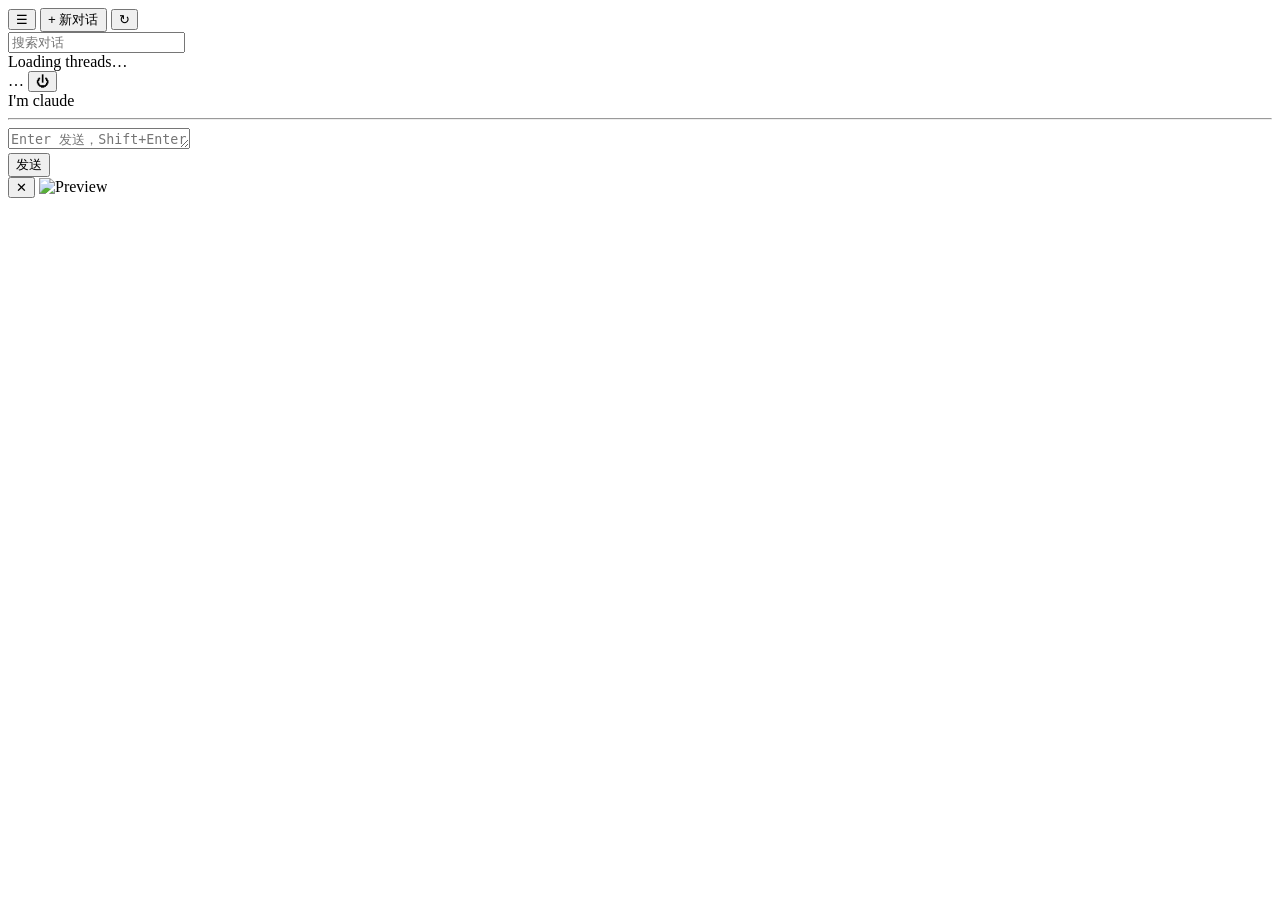
==== commit 5099e5f3: "添加登录" ====
--- a/src/main/resources/templates/index.html
+++ b/src/main/resources/templates/index.html
@@ -4,251 +4,7 @@
   <meta charset="UTF-8">
   <meta name="viewport" content="width=device-width, initial-scale=1.0">
   <title>Claude Web</title>
-  <style>
-    *, *::before, *::after { box-sizing: border-box; margin: 0; padding: 0; }
-    html, body { height: 100%; }
-    body {
-      font-family: -apple-system, BlinkMacSystemFont, "Segoe UI", Roboto, "Helvetica Neue", Arial, sans-serif;
-      background: #ffffff; color: #1f2937;
-    }
-    .app { display: flex; height: 100vh; overflow: hidden; }
-    .sidebar {
-      width: 280px; min-width: 280px; max-width: 450px;
-      background: #f8fafc; border-right: 1px solid #e2e8f0;
-      display: flex; flex-direction: column; transition: width .2s ease, min-width .2s ease;
-    }
-    .sidebar.collapsed { width: 0; min-width: 0; overflow: hidden; border-right: none; }
-    .sidebar-header {
-      display: flex; align-items: center; gap: .5rem; padding: .75rem; border-bottom: 1px solid #e2e8f0;
-    }
-    .icon-btn {
-      display: inline-flex; align-items: center; justify-content: center;
-      width: 32px; height: 32px; border-radius: 6px; border: 1px solid #cbd5e1;
-      background: #ffffff; color: #475569; cursor: pointer; transition: .15s;
-    }
-    .icon-btn:hover { background: #eff6ff; color: #2563eb; border-color: #93c5fd; }
-    .btn {
-      display: inline-flex; align-items: center; justify-content: center; gap: .25rem;
-      padding: .45rem .75rem; border-radius: 6px; border: 1px solid #cbd5e1;
-      background: #ffffff; color: #374151; font-size: .875rem; cursor: pointer; transition: .15s;
-    }
-    .btn:hover { background: #eff6ff; border-color: #93c5fd; color: #2563eb; }
-    .btn-primary { background: #2563eb; border-color: #2563eb; color: #fff; }
-    .btn-primary:hover { background: #1d4ed8; border-color: #1d4ed8; color: #fff; }
-    .btn-danger { background: #fef2f2; border-color: #fecaca; color: #dc2626; }
-    .btn-danger:hover { background: #fee2e2; border-color: #fca5a5; color: #b91c1c; }
-    .btn-sm { padding: .25rem .5rem; font-size: .8rem; }
-    .new-thread-btn { flex: 1; }
-
-    .sidebar-search { padding: .5rem .75rem; border-bottom: 1px solid #e2e8f0; }
-    .sidebar-search input {
-      width: 100%; padding: .4rem .6rem; border-radius: 6px; border: 1px solid #cbd5e1;
-      background: #ffffff; color: #1f2937; font-size: .875rem; outline: none;
-    }
-    .sidebar-search input:focus { border-color: #2563eb; }
-    .thread-tree { flex: 1; overflow-y: auto; padding: .5rem 0; }
-    .pinned-section { padding: 0 .75rem .5rem; border-bottom: 1px solid #e2e8f0; margin-bottom: .5rem; }
-    .pinned-section:empty { display: none; }
-    .thread-tree-header { padding: .25rem .75rem; font-size: .75rem; font-weight: 600; color: #94a3b8; text-transform: uppercase; letter-spacing: .05em; }
-    .project-group { margin-bottom: .25rem; }
-    .project-header {
-      display: flex; align-items: center; gap: .4rem; padding: .4rem .75rem; cursor: pointer; user-select: none;
-    }
-    .project-header:hover { background: #eff6ff; }
-    .project-chevron { width: 14px; height: 14px; color: #64748b; transition: transform .15s; }
-    .project-group[data-collapsed="true"] .project-chevron { transform: rotate(-90deg); }
-    .project-icon { width: 16px; height: 16px; color: #3b82f6; }
-    .project-name { flex: 1; min-width: 0; font-size: .875rem; font-weight: 500; color: #334155; overflow: hidden; text-overflow: ellipsis; white-space: nowrap; }
-    .project-actions { display: flex; align-items: center; gap: .25rem; opacity: 0; transition: opacity .15s; }
-    .project-header:hover .project-actions { opacity: 1; }
-    .thread-list { list-style: none; padding: 0; }
-    .thread-list.pinned { margin-bottom: .5rem; }
-    .thread-row {
-      display: flex; align-items: center; gap: .4rem; padding: .35rem .75rem .35rem 1.5rem; cursor: pointer;
-    }
-    .thread-row:hover { background: #eff6ff; }
-    .thread-row[data-active="true"] { background: #dbeafe; }
-    .thread-left { display: flex; align-items: center; gap: .25rem; }
-    .thread-pin { width: 14px; height: 14px; color: #94a3b8; cursor: pointer; border: none; background: transparent; }
-    .thread-pin[data-pinned="true"] { color: #f59e0b; }
-    .thread-status { width: 6px; height: 6px; border-radius: 50%; background: #22c55e; }
-    .thread-status[data-state="unread"] { background: #f59e0b; }
-    .thread-title { flex: 1; min-width: 0; font-size: .85rem; color: #374151; overflow: hidden; text-overflow: ellipsis; white-space: nowrap; }
-    .thread-row[data-active="true"] .thread-title { color: #1e40af; font-weight: 500; }
-    .thread-time { font-size: .75rem; color: #94a3b8; white-space: nowrap; }
-    .thread-actions { display: flex; align-items: center; gap: .2rem; opacity: 0; transition: opacity .15s; }
-    .thread-row:hover .thread-actions { opacity: 1; }
-    .project-empty { padding: .5rem .75rem .5rem 1.5rem; font-size: .8rem; color: #94a3b8; }
-    .show-more { padding: .35rem .75rem .35rem 1.5rem; font-size: .8rem; color: #64748b; cursor: pointer; }
-    .show-more:hover { color: #2563eb; }
-
-    .main { flex: 1; display: flex; flex-direction: column; min-width: 0; background: #ffffff; }
-    .content-header {
-      display: flex; align-items: center; gap: .75rem; padding: .75rem 1rem; border-bottom: 1px solid #e2e8f0; min-height: 56px; background: #ffffff;
-    }
-    .content-header h1 { font-size: 1rem; font-weight: 600; color: #111827; }
-    .content-body { flex: 1; display: flex; flex-direction: column; min-height: 0; overflow: hidden; }
-
-    .home-view {
-      flex: 1; display: flex; flex-direction: column; align-items: center; padding: 1rem; padding-top: calc(50vh - 180px);
-    }
-    .home-center {
-      display: flex; flex-direction: column; align-items: center; gap: 1rem; width: 100%;
-    }
-    .home-hero { font-size: 2.5rem; font-weight: 300; color: #1e40af; }
-    .home-divider { width: 100%; max-width: 680px; border: none; border-top: 1px solid #e2e8f0; margin: 0; }
-    .home-view .composer { border-top: none; margin-top: -10px; }
-    .home-view .composer-send { margin-top: 9px; }
-    .conversation-root .composer-send { margin-bottom: 7px; }
-
-
-    .conversation-root { flex: 1; display: flex; flex-direction: column; min-height: 0; }
-    .conversation-list { flex: 1; overflow-y: auto; padding: 1rem 1rem 0; list-style: none; }
-    .conversation-empty, .conversation-loading { padding: 2rem; text-align: center; color: #94a3b8; }
-    .conversation-item { margin-bottom: .5rem; }
-    .message-row { display: flex; }
-    .message-row.user { justify-content: flex-end; }
-    .message-stack { max-width: 85%; }
-    .message-card {
-      padding: .35rem .65rem; font-size: .9375rem; line-height: 1.42; white-space: pre-wrap; word-break: break-word;
-    }
-    .message-card.user {
-      background: #dbeafe; border-radius: 14px 14px 4px 14px; color: #1e3a8a;
-    }
-    .message-card.assistant {
-      background: #f8fafc; border: 1px solid #e2e8f0; border-radius: 14px 14px 14px 4px; color: #1f2937;
-    }
-    .markdown-body { white-space: normal; }
-    .markdown-body > :first-child { margin-top: 0 !important; }
-    .markdown-body > :last-child { margin-bottom: 0 !important; }
-    .markdown-body h1, .markdown-body h2, .markdown-body h3, .markdown-body h4 { margin: .65rem 0 .4rem; font-weight: 700; line-height: 1.25; color: #0f172a; }
-    .markdown-body h1 { font-size: 1.3rem; border-bottom: 1px solid #e2e8f0; padding-bottom: .35rem; }
-    .markdown-body h2 { font-size: 1.15rem; }
-    .markdown-body h3 { font-size: 1.05rem; }
-    .markdown-body p { margin: .4rem 0; }
-    .markdown-body ul, .markdown-body ol { margin: .4rem 0; padding-left: 1.4rem; }
-    .markdown-body li { margin: .2rem 0; }
-    .markdown-body li::marker { color: #475569; }
-    .markdown-body code {
-      background: #eef2ff; padding: .15rem .4rem; border-radius: 5px; font-family: ui-monospace, SFMono-Regular, Menlo, Monaco, Consolas, monospace; font-size: .875em; color: #4338ca; border: 1px solid #c7d2fe;
-    }
-    .markdown-body pre {
-      background: #0b1220; border: 1px solid #1e293b; border-radius: 10px; padding: .65rem; overflow-x: auto; margin: .4rem 0;
-    }
-    .markdown-body pre code { background: transparent; padding: 0; color: #e2e8f0; border: none; }
-    .markdown-body blockquote {
-      border-left: 4px solid #3b82f6; background: #eff6ff; margin: .4rem 0; padding: .45rem .6rem; border-radius: 0 8px 8px 0; color: #1e3a8a;
-    }
-    .markdown-body table { border-collapse: collapse; margin: .4rem 0; width: 100%; border: 1px solid #cbd5e1; border-radius: 8px; overflow: hidden; }
-    .markdown-body th, .markdown-body td { border: 1px solid #cbd5e1; padding: .5rem .75rem; text-align: left; }
-    .markdown-body th { background: #e0f2fe; font-weight: 700; color: #0c4a6e; }
-    .markdown-body tr:nth-child(even) { background: #f8fafc; }
-    .markdown-body a { color: #2563eb; text-decoration: underline; font-weight: 500; }
-    .markdown-body a:hover { color: #1e40af; }
-    .markdown-body img { max-width: 100%; border-radius: 8px; }
-    .message-images { display: flex; gap: .5rem; flex-wrap: wrap; margin-bottom: .5rem; }
-    .message-images img { max-height: 160px; border-radius: 8px; cursor: pointer; border: 1px solid #e2e8f0; }
-    .worked-separator { display: flex; align-items: center; gap: .75rem; color: #94a3b8; font-size: .875rem; margin: 1.5rem 0; }
-    .thinking-card {
-      background: #f1f5f9; border: 1px solid #e2e8f0; border-radius: 10px; margin-bottom: .5rem;
-      overflow: hidden; max-width: 85%;
-    }
-    .thinking-header {
-      display: flex; align-items: center; gap: .5rem; padding: .35rem .65rem;
-      background: #e2e8f0; color: #475569; font-size: .875rem; cursor: pointer; user-select: none;
-    }
-    .thinking-header::before {
-      content: '▸'; display: inline-block; transition: transform .2s; font-size: .75rem;
-    }
-    .thinking-card.expanded .thinking-header::before { transform: rotate(90deg); }
-    .thinking-body {
-      padding: .5rem .65rem; font-size: .875rem; line-height: 1.5;
-      color: #64748b; white-space: pre-wrap; word-break: break-word;
-      display: none;
-    }
-    .thinking-card.expanded .thinking-body { display: block; }
-    .thinking-body code {
-      background: #e2e8f0; padding: .1rem .3rem; border-radius: 4px;
-      font-family: ui-monospace, SFMono-Regular, Menlo, Monaco, Consolas, monospace; font-size: .85em;
-    }
-    .worked-separator::before, .worked-separator::after { content: ""; flex: 1; height: 1px; background: #e2e8f0; }
-    .request-card {
-      position: fixed;
-      top: 50%;
-      left: 50%;
-      transform: translate(-50%, -50%);
-      z-index: 100;
-      background: #ffffff;
-      border: 1px solid #e2e8f0;
-      border-radius: 14px;
-      padding: 1.25rem;
-      width: 90%;
-      max-width: 520px;
-      box-shadow: 0 20px 60px rgba(0,0,0,0.18);
-    }
-    .request-card-overlay {
-      position: fixed;
-      inset: 0;
-      background: rgba(15,23,42,0.35);
-      z-index: 99;
-    }
-    .request-title { font-weight: 600; color: #d97706; margin-bottom: .25rem; }
-    .request-meta { font-size: .8rem; color: #94a3b8; margin-bottom: .75rem; }
-    .request-reason { font-size: .9rem; color: #374151; margin-bottom: .75rem; }
-    .request-actions { display: flex; flex-wrap: wrap; gap: .5rem; }
-    .request-question { margin: .75rem 0; padding: .75rem; background: #f8fafc; border-radius: 8px; border: 1px solid #e2e8f0; }
-    .request-question-title { font-weight: 500; margin-bottom: .25rem; color: #1f2937; }
-    .request-question-text { font-size: .85rem; color: #64748b; margin-bottom: .5rem; }
-    .request-select, .request-input {
-      width: 100%; padding: .4rem .5rem; border-radius: 6px; border: 1px solid #cbd5e1; background: #ffffff; color: #1f2937; margin-top: .25rem;
-    }
-    .live-overlay {
-      background: #eff6ff; border: 1px solid #bfdbfe; border-radius: 10px; padding: .75rem 1rem; color: #1d4ed8;
-    }
-    .live-overlay-label { font-weight: 500; }
-    .live-overlay-reasoning { font-size: .85rem; color: #3b82f6; margin-top: .25rem; }
-    .live-overlay-error { font-size: .85rem; color: #dc2626; margin-top: .25rem; }
-
-    .composer {
-      display: flex; align-items: flex-start; justify-content: center; gap: .5rem; width: 100%;
-      padding: .75rem 1rem; border-top: 1px solid #e2e8f0; background: #ffffff; min-height: 64px;
-    }
-    .conversation-root .composer {
-      align-items: flex-end;
-    }
-    .composer-box {
-      display: flex; align-items: flex-end; width: 100%; max-width: 600px;
-      padding: .5rem; border: 1px solid #cbd5e1; border-radius: 12px; background: #ffffff; box-shadow: 0 1px 2px rgba(0,0,0,0.05);
-    }
-    .composer-textarea {
-      flex: 1; min-height: 24px; max-height: 200px; padding: .5rem .75rem; border: none; background: transparent; color: #1f2937; font-size: .9375rem; outline: none; resize: none; overflow-y: auto;
-    }
-    .composer-send { padding: .5rem 1rem; border-radius: 8px; }
-
-    .image-modal {
-      display: none; position: fixed; inset: 0; background: rgba(15,23,42,.7); z-index: 50; align-items: center; justify-content: center; padding: 1rem;
-    }
-    .image-modal.active { display: flex; }
-    .image-modal img { max-width: 100%; max-height: 90vh; border-radius: 8px; }
-    .image-modal-close { position: absolute; top: 1rem; right: 1rem; font-size: 1.5rem; color: #ffffff; background: transparent; border: none; cursor: pointer; }
-
-    .context-menu { position: absolute; background: #ffffff; border: 1px solid #e2e8f0; border-radius: 8px; padding: .25rem; min-width: 140px; z-index: 20; box-shadow: 0 4px 6px rgba(0,0,0,0.08); }
-    .context-menu-item { width: 100%; text-align: left; padding: .4rem .6rem; font-size: .85rem; color: #374151; background: transparent; border: none; border-radius: 6px; cursor: pointer; }
-    .context-menu-item:hover { background: #eff6ff; color: #2563eb; }
-
-    .connection-status {
-      padding: .25rem .5rem; border-radius: 6px; font-size: .75rem; font-weight: 500; z-index: 30; margin-left: auto;
-    }
-    .composer {
-      position: relative;
-    }
-    .composer .connection-status {
-      position: absolute; right: 1rem; top: 50%; transform: translateY(-50%);
-    }
-    .connection-status.connected { background: #dcfce7; color: #15803d; border: 1px solid #bbf7d0; }
-    .connection-status.disconnected { background: #fee2e2; color: #b91c1c; border: 1px solid #fecaca; }
-  </style>
-  <script src="/js/marked.min.js"></script>
+  <link rel="stylesheet" href="/css/style.css">
 </head>
 <body>
   <div class="app">
@@ -264,13 +20,15 @@
       <div class="thread-tree" id="thread-tree">
         <div class="conversation-loading">Loading threads…</div>
       </div>
+      <div class="user-bar" id="user-bar">
+        <span class="user-avatar" id="user-avatar"></span>
+        <span class="user-name"   id="user-name">…</span>
+        <button class="icon-btn user-logout-btn" id="logout-btn" title="退出登录">⏻</button>
+      </div>
     </aside>
     <main class="main" id="main">
-      <header class="content-header">
-        <button class="icon-btn" id="header-toggle-sidebar" style="display:none" title="Toggle sidebar">☰</button>
-        <div class="connection-status disconnected" id="connection-status">已断开</div>
-      </header>
       <div class="content-body" id="content-body">
+        <button class="icon-btn" id="body-toggle-sidebar" style="display:none;position:absolute;top:.75rem;left:.75rem;z-index:10;" title="Toggle sidebar">☰</button>
         <div class="home-view" id="home-view">
           <div class="home-center">
             <div class="home-hero">I'm claude</div>
@@ -302,1056 +60,10 @@
     <img src="" alt="Preview" id="image-modal-img">
   </div>
 
-  <script>
-    (function() {
-      const LS = {
-        selectedThread: 'claude.selectedThread',
-        sidebarCollapsed: 'claude.sidebarCollapsed',
-        pinned: 'claude.pinned',
-        collapsed: 'claude.collapsedProjects',
-        displayNames: 'claude.displayNames',
-      };
-
-      const state = {
-        projectGroups: [],
-        selectedThreadId: '',
-        messages: [],
-        isLoadingThreads: false,
-        isLoadingMessages: false,
-        isSendingMessage: false,
-        resumedThreadIds: new Set(),
-        isInterrupting: false,
-        sidebarCollapsed: false,
-        sidebarSearch: '',
-        pinnedThreadIds: [],
-        collapsedProjects: [],
-        displayNames: {},
-        pendingRequests: [],
-        liveOverlay: null,
-        sseConnected: false,
-        autoRefreshTimer: null,
-        sseSource: null,
-        knownThreadIds: new Set(),
-        recentlyCreatedThreadIds: new Set(),
-      };
-
-      const els = {
-        sidebar: document.getElementById('sidebar'),
-        toggleSidebar: document.getElementById('toggle-sidebar'),
-        headerToggleSidebar: document.getElementById('header-toggle-sidebar'),
-        newThreadBtn: document.getElementById('new-thread-btn'),
-        refreshBtn: document.getElementById('refresh-btn'),
-        threadSearch: document.getElementById('thread-search'),
-        threadTree: document.getElementById('thread-tree'),
-        homeView: document.getElementById('home-view'),
-        threadView: document.getElementById('thread-view'),
-
-        homeComposer: document.getElementById('home-composer'),
-        homeSend: document.getElementById('home-send'),
-        conversationList: document.getElementById('conversation-list'),
-        threadComposer: document.getElementById('thread-composer'),
-        threadSend: document.getElementById('thread-send'),
-        threadInterrupt: document.getElementById('thread-interrupt'),
-        imageModal: document.getElementById('image-modal'),
-        imageModalImg: document.getElementById('image-modal-img'),
-        imageModalClose: document.getElementById('image-modal-close'),
-        // connection status updated via querySelectorAll in setConnectionStatus
-      };
-
-      function loadJson(key, def) { try { return JSON.parse(localStorage.getItem(key) || 'null') || def; } catch (e) { return def; } }
-      function saveJson(key, val) { localStorage.setItem(key, JSON.stringify(val)); }
-      function parseRoute() { const m = location.pathname.match(/\/thread\/([^/]+)/); return m ? m[1] : ''; }
-      function toIso(sec) { return new Date(sec * 1000).toISOString(); }
-      function projectName(cwd) { const p = (cwd || '').split('/').filter(Boolean); return p[p.length - 1] || cwd || 'unknown'; }
-      function formatTime(iso) { if (!iso) return ''; const d = new Date(iso); const now = new Date(); const diff = Math.floor((now - d) / 1000); if (diff < 60) return 'now'; if (diff < 3600) return Math.floor(diff / 60) + 'm'; if (diff < 86400) return Math.floor(diff / 3600) + 'h'; return Math.floor(diff / 86400) + 'd'; }
-      function escapeHtml(str) { return String(str).replace(/[&<>"']/g, c => ({'&':'&amp;','<':'&lt;','>':'&gt;','"':'&quot;',"'":'&#39;'}[c])); }
-
-      async function rpc(method, params) {
-        const res = await fetch('/claude-api/rpc', { method: 'POST', headers: { 'Content-Type': 'application/json' }, body: JSON.stringify({ method, params: params != null ? params : null }) });
-        const json = await res.json().catch(() => ({}));
-        if (!res.ok) throw new Error(json.error || `RPC ${method} failed: ${res.status}`);
-        if (!json || typeof json !== 'object' || !('result' in json)) throw new Error(`RPC ${method} returned malformed envelope`);
-        return json.result;
-      }
-
-      async function api(method, path, body) {
-        const res = await fetch('/api/claude' + path, { method, headers: { 'Content-Type': 'application/json' }, body: body ? JSON.stringify(body) : undefined });
-        const json = await res.json().catch(() => ({}));
-        if (!res.ok) throw new Error(json.error || `API ${method} ${path} failed: ${res.status}`);
-        return json;
-      }
-
-      function normalizeThreadGroups(payload) {
-        const data = (payload && payload.data) || [];
-        const existingInProgress = new Set();
-        for (const g of state.projectGroups) {
-          for (const t of g.threads) {
-            if (t.inProgress) existingInProgress.add(t.id);
-          }
-        }
-        const threads = data.map(t => {
-          const name = (t.preview || '').trim() || 'Untitled thread';
-          const pn = projectName(t.cwd);
-          const statusType = (t.status && t.status.type) || '';
-          const hasExplicitStatus = !!(t.status && t.status.type) || t.inProgress !== undefined;
-          const explicitInProgress = statusType === 'active' || statusType === 'inProgress' || t.inProgress === true;
-          // Default to false if no explicit status and not in existing set
-          const inProgress = hasExplicitStatus ? explicitInProgress : (existingInProgress.has(t.id) || false);
-          return {
-            id: t.id,
-            title: name,
-            projectName: pn,
-            cwd: t.cwd,
-            createdAtIso: toIso(t.createdAt),
-            updatedAtIso: toIso(t.updatedAt),
-            preview: t.preview || '',
-            unread: false,
-            inProgress: inProgress,
-          };
-        });
-        const grouped = new Map();
-        for (const t of threads) {
-          if (!grouped.has(t.projectName)) grouped.set(t.projectName, []);
-          grouped.get(t.projectName).push(t);
-        }
-        const groups = [];
-        for (const [pn, list] of grouped) {
-          list.sort((a, b) => new Date(b.updatedAtIso) - new Date(a.updatedAtIso));
-          groups.push({ projectName: pn, threads: list });
-        }
-        groups.sort((a, b) => new Date((b.threads[0] && b.threads[0].updatedAtIso) || 0) - new Date((a.threads[0] && a.threads[0].updatedAtIso) || 0));
-        return groups;
-      }
-
-      function normalizeMessages(payload) {
-        const thread = (payload && payload.thread) || {};
-        const turns = thread.turns || [];
-        const msgs = [];
-        for (const turn of turns) {
-          const items = turn.items || [];
-          for (const item of items) {
-            if (item.type === 'agentMessage') {
-              msgs.push({ id: item.id, role: 'assistant', text: item.text || '', messageType: item.type });
-            } else if (item.type === 'thinkingMessage') {
-              // Skip thinking content — not shown in the conversation UI.
-              continue;
-            } else if (item.type === 'userMessage') {
-              const content = Array.isArray(item.content) ? item.content : [];
-              const textChunks = [], images = [];
-              for (const blk of content) {
-                if (blk.type === 'text' && typeof blk.text === 'string') textChunks.push(blk.text);
-                if (blk.type === 'image' && typeof blk.url === 'string') images.push(blk.url);
-              }
-              const text = textChunks.join('\n');
-              // Skip user messages that have no visible text and no images
-              // (e.g. tool_result-only messages from the SDK).
-              if (!text.trim().length && !images.length) continue;
-              msgs.push({ id: item.id, role: 'user', text, images, messageType: item.type });
-            }
-          }
-        }
-        return msgs;
-      }
-
-      function setConnectionStatus(connected) {
-        state.sseConnected = connected;
-        const text = connected ? '已连通' : '已断开';
-        const cls = 'connection-status ' + (connected ? 'connected' : 'disconnected');
-        document.querySelectorAll('.connection-status').forEach(el => {
-          el.textContent = text;
-          el.className = cls;
-        });
-      }
-
-      function updateLiveOverlay() {
-        if (!state.selectedThreadId) {
-          state.liveOverlay = null;
-          updateThreadSendButton();
-          return;
-        }
-        const allThreads = state.projectGroups.flatMap(g => g.threads);
-        const thread = allThreads.find(t => t.id === state.selectedThreadId);
-        if (thread && thread.inProgress) {
-          state.liveOverlay = { activityLabel: '思考中…', reasoningText: '', errorText: '' };
-        } else {
-          state.liveOverlay = null;
-        }
-        // Removed renderConversation() — the conversation list no longer renders
-        // the live overlay inline, so re-rendering here only causes DOM churn
-        // that can make messages flicker during streaming.
-        updateThreadSendButton();
-      }
-
-      function setThreadInProgress(threadId, val) {
-        for (const g of state.projectGroups) {
-          const t = g.threads.find(x => x.id === threadId);
-          if (t) { t.inProgress = val; break; }
-        }
-      }
-
-      function updateThreadSendButton() {
-        if (!state.selectedThreadId) return;
-        const allThreads = state.projectGroups.flatMap(g => g.threads);
-        const thread = allThreads.find(t => t.id === state.selectedThreadId);
-        const isProcessing = !!thread && thread.inProgress;
-        if (isProcessing) {
-          els.threadSend.textContent = '停止';
-          els.threadSend.classList.remove('btn-primary');
-          els.threadSend.classList.add('btn-danger');
-          els.threadSend.disabled = false;
-        } else {
-          els.threadSend.textContent = '发送';
-          els.threadSend.classList.remove('btn-danger');
-          els.threadSend.classList.add('btn-primary');
-          els.threadSend.disabled = false;
-        }
-      }
-
-      async function refreshThreads() {
-        if (state.isLoadingThreads) return;
-        state.isLoadingThreads = true;
-        try {
-          const result = await api('GET', '');
-          state.projectGroups = normalizeThreadGroups(result);
-          state.knownThreadIds = new Set(state.projectGroups.flatMap(g => g.threads.map(t => t.id)));
-          renderSidebar();
-          updateLiveOverlay();
-
-          // If selected thread no longer exists, go home
-          if (state.selectedThreadId && !state.knownThreadIds.has(state.selectedThreadId) && !state.recentlyCreatedThreadIds.has(state.selectedThreadId)) {
-            selectThread('');
-          }
-        } catch (e) {
-          console.error('refreshThreads failed', e);
-        } finally {
-          state.isLoadingThreads = false;
-          renderSidebar();
-        }
-      }
-
-      async function loadMessages(threadId) {
-        if (!threadId) return;
-
-        // Guard: don't reload while streaming with existing messages — this would
-        // replace the live message state and cause the just-sent user message to
-        // flicker or disappear. The complete/error event handler will call
-        // loadMessages() after setThreadInProgress() clears the inProgress flag.
-        const allThreads = state.projectGroups.flatMap(g => g.threads);
-        const thread = allThreads.find(t => t.id === threadId);
-        if (thread && thread.inProgress && state.messages.length > 0) {
-          return;
-        }
-
-        await ensureThreadResumed(threadId);
-        state.isLoadingMessages = true;
-        renderConversation();
-        try {
-          const result = await api('GET', '/' + encodeURIComponent(threadId));
-          state.messages = normalizeMessages(result);
-          const threadData = result && result.thread;
-          const turns = threadData && threadData.turns ? threadData.turns : [];
-          const hasInProgressTurn = turns.some(turn => turn.status === 'inProgress' || turn.status === 'active');
-          if (hasInProgressTurn) {
-            setThreadInProgress(threadId, true);
-          }
-        } catch (e) {
-          console.error('loadMessages failed', e);
-          // Don't clear messages on error — preserve whatever is currently shown.
-        } finally {
-          state.isLoadingMessages = false;
-          renderConversation();
-          updateLiveOverlay();
-          updateThreadSendButton();
-        }
-      }
-
-      async function fetchPendingRequests() {
-        try {
-          const res = await fetch('/claude-api/server-requests/pending');
-          const json = await res.json().catch(() => ({}));
-          const data = Array.isArray(json.data) ? json.data : [];
-          state.pendingRequests = data;
-          renderConversation();
-        } catch (e) {
-          console.error('fetchPendingRequests failed', e);
-        }
-      }
-
-      function getDisplayName(projectName) { return state.displayNames[projectName] || projectName; }
-
-      function renderSidebar() {
-        const tree = els.threadTree;
-        if (state.isLoadingThreads && state.projectGroups.length === 0) {
-          tree.innerHTML = '<div class="conversation-loading">Loading threads…</div>'; return;
-        }
-
-        const search = state.sidebarSearch.trim().toLowerCase();
-        const pinned = [];
-        for (const gid of state.pinnedThreadIds) {
-          for (const g of state.projectGroups) {
-            const t = g.threads.find(x => x.id === gid);
-            if (t) pinned.push(t);
-          }
-        }
-
-        let html = '';
-        if (pinned.length) {
-          html += '<ul class="thread-list pinned">';
-          for (const t of pinned) html += renderThreadRow(t, true);
-          html += '</ul>';
-        }
-
-        html += '<div class="thread-tree-header">最近对话</div>';
-
-        if (state.projectGroups.length === 0) {
-          // Show current directory even when no threads exist
-          const currentProject = projectName('/home/sunsw/code');
-          html += '<div class="project-group" data-project="' + escapeHtml(currentProject) + '" data-collapsed="false">';
-          html += '<div class="project-header" data-action="toggle-project" data-project="' + escapeHtml(currentProject) + '">';
-          html += '<svg class="project-chevron" viewBox="0 0 24 24" fill="none" stroke="currentColor" stroke-width="2"><polyline points="6 9 12 15 18 9"></polyline></svg>';
-          html += '<svg class="project-icon" viewBox="0 0 24 24" fill="none" stroke="currentColor" stroke-width="2"><path d="M22 19a2 2 0 0 1-2 2H4a2 2 0 0 1-2-2V5a2 2 0 0 1 2-2h5l2 3h9a2 2 0 0 1 2 2z"></path></svg>';
-          html += '<span class="project-name">' + escapeHtml(currentProject) + '</span>';
-          html += '</div>';
-          html += '<div class="project-empty">No threads</div>';
-          html += '</div>';
-          tree.innerHTML = html; return;
-        }
-
-        let hasResults = false;
-        for (const g of state.projectGroups) {
-          let threads = g.threads;
-          if (search) threads = threads.filter(t => t.title.toLowerCase().includes(search));
-          const collapsed = state.collapsedProjects.includes(g.projectName);
-          const display = getDisplayName(g.projectName);
-          html += '<div class="project-group" data-project="' + escapeHtml(g.projectName) + '" data-collapsed="' + collapsed + '">';
-          html += '<div class="project-header" data-action="toggle-project" data-project="' + escapeHtml(g.projectName) + '">';
-          html += '<svg class="project-chevron" viewBox="0 0 24 24" fill="none" stroke="currentColor" stroke-width="2"><polyline points="6 9 12 15 18 9"></polyline></svg>';
-          html += '<svg class="project-icon" viewBox="0 0 24 24" fill="none" stroke="currentColor" stroke-width="2"><path d="M22 19a2 2 0 0 1-2 2H4a2 2 0 0 1-2-2V5a2 2 0 0 1 2-2h5l2 3h9a2 2 0 0 1 2 2z"></path></svg>';
-          html += '<span class="project-name">' + escapeHtml(display) + '</span>';
-          html += '</div>';
-          if (threads.length === 0 && !search) {
-            if (!collapsed) html += '<div class="project-empty">No threads</div>';
-          } else if (threads.length > 0 && !collapsed) {
-            hasResults = true;
-            html += '<ul class="thread-list">';
-            for (const t of threads) html += renderThreadRow(t, false);
-            html += '</ul>';
-          } else if (threads.length > 0) {
-            hasResults = true;
-          }
-          html += '</div>';
-        }
-
-        if (search && !hasResults && state.projectGroups.length > 0) {
-          html += '<div class="conversation-empty" style="padding:1rem .75rem">No matching threads</div>';
-        }
-        tree.innerHTML = html;
-      }
-
-      function renderThreadRow(t, isPinned) {
-        const active = t.id === state.selectedThreadId;
-        const stateAttr = t.unread ? 'unread' : (t.inProgress ? 'inProgress' : '');
-        let html = '<li class="thread-row" data-thread-id="' + escapeHtml(t.id) + '" data-action="select-thread" data-active="' + active + '">';
-        html += '<div class="thread-left">';
-        if (t.unread || t.inProgress) html += '<span class="thread-status" data-state="' + stateAttr + '"></span>';
-        html += '<button class="thread-pin" data-action="toggle-pin" data-thread-id="' + escapeHtml(t.id) + '" data-pinned="' + isPinned + '" title="Pin">📌</button>';
-        html += '</div>';
-        html += '<span class="thread-title">' + escapeHtml(t.title) + '</span>';
-        html += '<span class="thread-time">' + formatTime(t.updatedAtIso) + '</span>';
-        html += '<div class="thread-actions">';
-        html += '<button class="icon-btn btn-sm" data-action="archive-thread" data-thread-id="' + escapeHtml(t.id) + '" title="Archive">🗑</button>';
-        html += '</div>';
-        html += '</li>';
-        return html;
-      }
-
-      function selectThread(threadId) {
-        state.selectedThreadId = threadId || '';
-        if (threadId) localStorage.setItem(LS.selectedThread, threadId); else localStorage.removeItem(LS.selectedThread);
-        if (threadId) {
-          history.replaceState(null, '', '/thread/' + encodeURIComponent(threadId));
-        } else {
-          history.replaceState(null, '', '/');
-        }
-        updateView();
-        if (threadId) {
-          loadMessages(threadId);
-          fetchPendingRequests();
-        } else {
-          state.messages = []; state.pendingRequests = []; state.liveOverlay = null; renderConversation();
-        }
-        updateThreadSendButton();
-      }
-
-      function updateView() {
-        const isHome = !state.selectedThreadId;
-        els.homeView.style.display = isHome ? 'flex' : 'none';
-        els.threadView.style.display = isHome ? 'none' : 'flex';
-        els.toggleSidebar.style.display = state.sidebarCollapsed ? 'none' : 'inline-flex';
-        els.headerToggleSidebar.style.display = state.sidebarCollapsed ? 'inline-flex' : 'none';
-        renderSidebar();
-      }
-
-      function renderConversation() {
-        const list = els.conversationList;
-        const threadId = state.selectedThreadId;
-        if (!threadId) { list.innerHTML = ''; return; }
-        if (state.isLoadingMessages && state.messages.length === 0) {
-          return;
-        }
-        if (state.messages.length === 0 && state.pendingRequests.length === 0) {
-          return;
-        }
-
-        let html = '';
-        const requests = state.pendingRequests.filter(r => r.threadId === threadId || !r.threadId);
-        if (requests.length > 0) {
-          html += '<div class="request-card-overlay"></div>';
-          html += renderRequestCard(requests[0]);
-        }
-        for (const m of state.messages) {
-          if (m.messageType === 'worked') {
-            html += '<li class="conversation-item"><div class="worked-separator">' + escapeHtml(m.text) + '</div></li>'; continue;
-          }
-          // Skip thinking content — not shown in the conversation UI.
-          if (m.role === 'thinking') continue;
-          // Skip empty messages (e.g. permission/tool responses with no visible content).
-          const hasText = !!(m.text && m.text.trim().length);
-          const hasImages = !!(m.images && m.images.length);
-          if (!hasText && !hasImages) continue;
-          html += '<li class="conversation-item"><div class="message-row ' + m.role + '">';
-          html += '<div class="message-stack">';
-          if (m.images && m.images.length) {
-            html += '<div class="message-images">';
-            for (const url of m.images) html += '<img src="' + escapeHtml(url) + '" data-action="open-image">';
-            html += '</div>';
-          }
-          if (m.role === 'assistant') {
-            html += '<div class="message-card ' + m.role + ' markdown-body">' + marked.parse(m.text || '') + '</div>';
-          } else {
-            html += '<div class="message-card ' + m.role + '">' + escapeHtml(m.text) + '</div>';
-          }
-          html += '</div></div></li>';
-        }
-        // live overlay removed per request
-        const wasNearBottom = list.scrollHeight - list.scrollTop <= list.clientHeight + 40;
-        list.innerHTML = html;
-        if (wasNearBottom) list.scrollTop = list.scrollHeight;
-      }
-
-      function renderRequestCard(r) {
-        let html = '<div class="request-card">';
-        html += '<div class="request-title">' + escapeHtml(r.method) + '</div>';
-        html += '<div class="request-meta">Request #' + r.id + ' · ' + new Date(r.receivedAtIso).toLocaleString() + '</div>';
-        const reason = readRequestReason(r);
-        if (reason) html += '<div class="request-reason">' + escapeHtml(reason) + '</div>';
-        const m = r.method;
-        if (m === 'item/commandExecution/requestApproval' || m === 'item/fileChange/requestApproval') {
-          html += '<div class="request-actions">';
-          html += '<button class="btn btn-primary btn-sm" data-action="respond-approval" data-id="' + r.id + '" data-value="accept">Accept</button>';
-          html += '<button class="btn btn-sm" data-action="respond-approval" data-id="' + r.id + '" data-value="acceptForSession">Accept for Session</button>';
-          html += '<button class="btn btn-sm" data-action="respond-approval" data-id="' + r.id + '" data-value="decline">Decline</button>';
-          html += '<button class="btn btn-sm" data-action="respond-approval" data-id="' + r.id + '" data-value="cancel">Cancel</button>';
-          html += '</div>';
-        } else if (m === 'item/tool/requestUserInput') {
-          const questions = readToolQuestions(r);
-          html += '<div class="request-user-input">';
-          for (const q of questions) {
-            html += '<div class="request-question">';
-            html += '<div class="request-question-title">' + escapeHtml(q.header || q.question) + '</div>';
-            if (q.header && q.question) html += '<div class="request-question-text">' + escapeHtml(q.question) + '</div>';
-            html += '<select class="request-select" data-action="question-answer" data-req="' + r.id + '" data-qid="' + escapeHtml(q.id) + '">';
-            for (const opt of q.options) html += '<option value="' + escapeHtml(opt) + '">' + escapeHtml(opt) + '</option>';
-            html += '</select>';
-            if (q.isOther) html += '<input type="text" class="request-input" data-action="question-other" data-req="' + r.id + '" data-qid="' + escapeHtml(q.id) + '" placeholder="Other answer">';
-            html += '</div>';
-          }
-          html += '<button class="btn btn-primary btn-sm" data-action="respond-tool-input" data-id="' + r.id + '">Submit Answers</button>';
-          html += '</div>';
-        } else if (m === 'item/tool/call') {
-          html += '<div class="request-actions">';
-          html += '<button class="btn btn-danger btn-sm" data-action="respond-tool-fail" data-id="' + r.id + '">Fail Tool Call</button>';
-          html += '<button class="btn btn-sm" data-action="respond-tool-success" data-id="' + r.id + '">Success (Empty)</button>';
-          html += '</div>';
-        } else {
-          html += '<div class="request-actions">';
-          html += '<button class="btn btn-primary btn-sm" data-action="respond-empty" data-id="' + r.id + '">Return Empty Result</button>';
-          html += '<button class="btn btn-sm" data-action="respond-reject" data-id="' + r.id + '">Reject Request</button>';
-          html += '</div>';
-        }
-        html += '</div>';
-        return html;
-      }
-
-      function readRequestReason(r) {
-        const p = r.params || {};
-        if (typeof p.reason === 'string') return p.reason;
-        if (typeof p.message === 'string') return p.message;
-        if (p.command) return typeof p.command === 'string' ? p.command : JSON.stringify(p.command);
-        return '';
-      }
-      function readToolQuestions(r) {
-        const p = r.params || {};
-        const qs = p.questions || p.inputs || [];
-        const out = [];
-        if (Array.isArray(qs)) {
-          for (let i = 0; i < qs.length; i++) {
-            const q = qs[i];
-            out.push({
-              id: String(q.id || i),
-              header: q.header || q.title || '',
-              question: q.question || q.text || '',
-              options: Array.isArray(q.options) ? q.options : ['yes', 'no'],
-              isOther: q.type === 'other' || q.allowOther || false,
-            });
-          }
-        }
-        return out;
-      }
-
-      function delay(ms) { return new Promise(r => setTimeout(r, ms)); }
-
-      async function ensureThreadResumed(threadId) {
-        if (!threadId || state.resumedThreadIds.has(threadId)) return;
-        // For claude-agent-sdk, resume is handled automatically via sessionId in options.
-        // The SDK persists sessions and resumes them when the same sessionId is provided.
-        // No explicit resume call needed from frontend.
-        state.resumedThreadIds.add(threadId);
-      }
-
-      async function sendHomeMessage() {
-        if (state.isSendingMessage) return;
-        const text = els.homeComposer.value.trim();
-        if (!text) return;
-        const cwd = '/home/sunsw/code';
-        state.isSendingMessage = true;
-        els.homeSend.disabled = true;
-        let threadId = '';
-        try {
-          const sessionOptions = buildSessionOptions();
-          const result = await api('POST', '', { cwd, name: text.substring(0, 30), ...sessionOptions });
-          threadId = result && result.claudeId ? result.claudeId : '';
-          if (!threadId) throw new Error('create session did not return thread id');
-          state.resumedThreadIds.add(threadId);
-          els.homeComposer.value = '';
-          resetTextareaHeight(els.homeComposer);
-          state.recentlyCreatedThreadIds.add(threadId);
-          setTimeout(() => state.recentlyCreatedThreadIds.delete(threadId), 15000);
-          selectThread(threadId);
-          await delay(500);
-          await api('POST', '/' + encodeURIComponent(threadId) + '/message', { text });
-          state.liveOverlay = { activityLabel: '思考中…', reasoningText: '', errorText: '' };
-          setThreadInProgress(threadId, true);
-          updateThreadSendButton();
-          renderConversation();
-          await loadMessages(threadId);
-          await refreshThreads();
-        } catch (e) {
-          alert('发送失败: ' + e.message);
-          if (threadId && state.selectedThreadId === threadId) {
-            selectThread('');
-          }
-        } finally {
-          state.isSendingMessage = false;
-          els.homeSend.textContent = '发送';
-          els.homeSend.disabled = false;
-        }
-      }
-
-      async function sendThreadMessage() {
-        if (state.isSendingMessage) return;
-        const text = els.threadComposer.value.trim();
-        if (!text || !state.selectedThreadId) return;
-        await ensureThreadResumed(state.selectedThreadId);
-        state.isSendingMessage = true;
-        els.threadSend.disabled = true;
-        try {
-          const msgOptions = buildMessageOptions();
-          await api('POST', '/' + encodeURIComponent(state.selectedThreadId) + '/message', { text, ...msgOptions });
-          els.threadComposer.value = '';
-          resetTextareaHeight(els.threadComposer);
-          state.liveOverlay = { activityLabel: '思考中…', reasoningText: '', errorText: '' };
-          setThreadInProgress(state.selectedThreadId, true);
-          state.isSendingMessage = false;
-          updateThreadSendButton();
-          // Append user message directly to preserve historical messages in view.
-          // Do NOT call loadMessages() here — it would fetch only in-memory messages
-          // (missing history) while the session is inProgress. Full history is loaded
-          // automatically when the streaming completes (complete/error event).
-          state.messages.push({ id: 'u_' + Date.now(), role: 'user', text: text, messageType: 'userMessage' });
-          renderConversation();
-          await refreshThreads();
-          await fetchPendingRequests();
-        } catch (e) {
-          const msg = e && e.message ? e.message : String(e);
-          if (msg.includes('thread not found') || msg.includes('Session not found')) {
-            alert('该会话在远程服务器上已失效，可能是连接断开后重建了。');
-            setThreadInProgress(state.selectedThreadId, false);
-            state.liveOverlay = null;
-            state.isSendingMessage = false;
-            await refreshThreads();
-            const stillExists = state.knownThreadIds && state.knownThreadIds.has(state.selectedThreadId);
-            if (!stillExists) selectThread('');
-            else updateThreadSendButton();
-          } else {
-            alert('发送失败: ' + msg);
-            state.isSendingMessage = false;
-            updateThreadSendButton();
-          }
-        }
-      }
-
-      async function doInterrupt() {
-        if (!state.selectedThreadId || state.isInterrupting) return;
-        state.isInterrupting = true;
-        els.threadSend.textContent = '停止中…';
-        els.threadSend.disabled = true;
-        try {
-          await api('POST', '/' + encodeURIComponent(state.selectedThreadId) + '/cancel', {});
-          setThreadInProgress(state.selectedThreadId, false);
-          state.liveOverlay = null;
-          await loadMessages(state.selectedThreadId);
-          await refreshThreads();
-        } catch (e) {
-          alert('停止失败: ' + e.message);
-        } finally {
-          state.isInterrupting = false;
-          updateThreadSendButton();
-        }
-      }
-
-      async function handleThreadSendClick() {
-        const allThreads = state.projectGroups.flatMap(g => g.threads);
-        const thread = allThreads.find(t => t.id === state.selectedThreadId);
-        if (thread && thread.inProgress) {
-          await doInterrupt();
-        } else {
-          await sendThreadMessage();
-        }
-      }
-
-      async function archiveThread(threadId) {
-        if (!threadId) return;
-        if (!confirm('Archive this thread?')) return;
-        try {
-          await api('DELETE', '/' + encodeURIComponent(threadId));
-          if (state.selectedThreadId === threadId) selectThread('');
-          await refreshThreads();
-        } catch (e) {
-          alert('Archive failed: ' + e.message);
-        }
-      }
-
-      async function respondApproval(id, value) {
-        let payload;
-        if (value === 'accept') payload = { result: { approved: true } };
-        else if (value === 'acceptForSession') payload = { result: { approved: true, forSession: true } };
-        else if (value === 'decline') payload = { error: { message: 'Declined by user' } };
-        else if (value === 'cancel') payload = { error: { message: 'Cancelled by user' } };
-        else payload = { result: {} };
-        try {
-          await fetch('/claude-api/server-requests/respond', { method: 'POST', headers: { 'Content-Type': 'application/json' }, body: JSON.stringify({ id, ...payload }) });
-          await fetchPendingRequests();
-          await refreshThreads();
-        } catch (e) { alert('Failed: ' + e.message); }
-      }
-
-      async function respondToolInput(id) {
-        const answers = {};
-        document.querySelectorAll('[data-action="question-answer"][data-req="' + id + '"]').forEach(sel => {
-          const qid = sel.getAttribute('data-qid');
-          answers[qid] = sel.value;
-        });
-        document.querySelectorAll('[data-action="question-other"][data-req="' + id + '"]').forEach(inp => {
-          const qid = inp.getAttribute('data-qid');
-          if (answers[qid] === 'Other') answers[qid] = inp.value || 'Other';
-        });
-        try {
-          await fetch('/claude-api/server-requests/respond', { method: 'POST', headers: { 'Content-Type': 'application/json' }, body: JSON.stringify({ id, result: { answers } }) });
-          await fetchPendingRequests();
-        } catch (e) { alert('Failed: ' + e.message); }
-      }
-
-      async function respondToolFail(id) {
-        try {
-          await fetch('/claude-api/server-requests/respond', { method: 'POST', headers: { 'Content-Type': 'application/json' }, body: JSON.stringify({ id, error: { message: 'Tool call failed by user' } }) });
-          await fetchPendingRequests();
-        } catch (e) { alert('Failed: ' + e.message); }
-      }
-      async function respondToolSuccess(id) {
-        try {
-          await fetch('/claude-api/server-requests/respond', { method: 'POST', headers: { 'Content-Type': 'application/json' }, body: JSON.stringify({ id, result: {} }) });
-          await fetchPendingRequests();
-        } catch (e) { alert('Failed: ' + e.message); }
-      }
-      async function respondEmpty(id) {
-        try {
-          await fetch('/claude-api/server-requests/respond', { method: 'POST', headers: { 'Content-Type': 'application/json' }, body: JSON.stringify({ id, result: {} }) });
-          await fetchPendingRequests();
-        } catch (e) { alert('Failed: ' + e.message); }
-      }
-      async function respondReject(id) {
-        try {
-          await fetch('/claude-api/server-requests/respond', { method: 'POST', headers: { 'Content-Type': 'application/json' }, body: JSON.stringify({ id, error: { message: 'Rejected by user' } }) });
-          await fetchPendingRequests();
-        } catch (e) { alert('Failed: ' + e.message); }
-      }
-
-      function setupTextareaAutoResize(textarea) {
-        if (!textarea) return;
-        textarea.addEventListener('input', () => {
-          textarea.style.height = 'auto';
-          const newHeight = Math.min(textarea.scrollHeight, 200);
-          textarea.style.height = newHeight + 'px';
-        });
-      }
-
-      function resetTextareaHeight(textarea) {
-        if (!textarea) return;
-        textarea.style.height = 'auto';
-        const newHeight = Math.min(textarea.scrollHeight, 200);
-        textarea.style.height = newHeight + 'px';
-      }
-
-      function setupEvents() {
-        setupTextareaAutoResize(els.homeComposer);
-        setupTextareaAutoResize(els.threadComposer);
-        els.toggleSidebar.addEventListener('click', () => setSidebarCollapsed(!state.sidebarCollapsed));
-        els.headerToggleSidebar.addEventListener('click', () => setSidebarCollapsed(!state.sidebarCollapsed));
-        els.newThreadBtn.addEventListener('click', () => selectThread(''));
-        els.refreshBtn.addEventListener('click', () => { refreshThreads(); if (state.selectedThreadId) { loadMessages(state.selectedThreadId); fetchPendingRequests(); } });
-        els.threadSearch.addEventListener('input', e => { state.sidebarSearch = e.target.value; renderSidebar(); });
-        els.homeSend.addEventListener('click', sendHomeMessage);
-        els.homeComposer.addEventListener('keydown', e => { if (e.key === 'Enter' && !e.shiftKey) { e.preventDefault(); sendHomeMessage(); } });
-        els.threadSend.addEventListener('click', handleThreadSendClick);
-        els.threadComposer.addEventListener('keydown', e => { if (e.key === 'Enter' && !e.shiftKey) { e.preventDefault(); handleThreadSendClick(); } });
-        // els.threadInterrupt is hidden; interrupt is handled by threadSend
-        els.imageModalClose.addEventListener('click', closeImageModal);
-        els.imageModal.addEventListener('click', e => { if (e.target === els.imageModal) closeImageModal(); });
-
-        document.addEventListener('click', e => {
-          const menu = document.querySelector('.context-menu');
-          if (menu && !menu.contains(e.target)) menu.remove();
-        });
-
-        document.addEventListener('keydown', e => {
-          if ((e.ctrlKey || e.metaKey) && e.key.toLowerCase() === 'b') { e.preventDefault(); setSidebarCollapsed(!state.sidebarCollapsed); }
-          if (e.key === 'Escape') closeImageModal();
-        });
-
-        els.threadTree.addEventListener('click', e => {
-          const btn = e.target.closest('button');
-          if (!btn) {
-            const row = e.target.closest('.thread-row');
-            if (row) { const tid = row.getAttribute('data-thread-id'); if (tid) selectThread(tid); }
-            const hdr = e.target.closest('.project-header');
-            if (hdr) { const pn = hdr.getAttribute('data-project'); if (pn) toggleProjectCollapse(pn); }
-            return;
-          }
-          const action = btn.getAttribute('data-action');
-          if (action === 'select-thread') { const tid = btn.getAttribute('data-thread-id'); if (tid) selectThread(tid); }
-          if (action === 'toggle-pin') { const tid = btn.getAttribute('data-thread-id'); if (tid) togglePin(tid); }
-          if (action === 'archive-thread') { const tid = btn.getAttribute('data-thread-id'); if (tid) archiveThread(tid); }
-          if (action === 'toggle-project') { const pn = btn.getAttribute('data-project'); if (pn) toggleProjectCollapse(pn); }
-          if (action === 'new-thread') { const pn = btn.getAttribute('data-project'); if (pn) startThreadInProject(pn); }
-          if (action === 'project-menu') { const pn = btn.getAttribute('data-project'); if (pn) showProjectMenu(btn, pn); }
-        });
-
-        els.conversationList.addEventListener('click', e => {
-          const btn = e.target.closest('button');
-          if (!btn) {
-            const img = e.target.closest('img[data-action="open-image"]');
-            if (img) openImageModal(img.src);
-            return;
-          }
-          const action = btn.getAttribute('data-action');
-          const id = Number(btn.getAttribute('data-id'));
-          if (action === 'respond-approval') respondApproval(id, btn.getAttribute('data-value'));
-          if (action === 'respond-tool-input') respondToolInput(id);
-          if (action === 'respond-tool-fail') respondToolFail(id);
-          if (action === 'respond-tool-success') respondToolSuccess(id);
-          if (action === 'respond-empty') respondEmpty(id);
-          if (action === 'respond-reject') respondReject(id);
-        });
-      }
-
-      function setSidebarCollapsed(v) {
-        state.sidebarCollapsed = !!v;
-        localStorage.setItem(LS.sidebarCollapsed, state.sidebarCollapsed ? '1' : '0');
-        els.sidebar.classList.toggle('collapsed', state.sidebarCollapsed);
-        updateView();
-      }
-
-      function toggleProjectCollapse(pn) {
-        const idx = state.collapsedProjects.indexOf(pn);
-        if (idx >= 0) state.collapsedProjects.splice(idx, 1); else state.collapsedProjects.push(pn);
-        saveJson(LS.collapsed, state.collapsedProjects);
-        renderSidebar();
-      }
-
-      function togglePin(tid) {
-        const idx = state.pinnedThreadIds.indexOf(tid);
-        if (idx >= 0) state.pinnedThreadIds.splice(idx, 1); else state.pinnedThreadIds.push(tid);
-        saveJson(LS.pinned, state.pinnedThreadIds);
-        renderSidebar();
-      }
-
-      function startThreadInProject(pn) {
-        const g = state.projectGroups.find(x => x.projectName === pn);
-        const cwd = g && g.threads[0] ? g.threads[0].cwd : '';
-
-        selectThread('');
-        setTimeout(() => els.homeComposer.focus(), 50);
-      }
-
-      function showProjectMenu(btn, pn) {
-        document.querySelectorAll('.context-menu').forEach(m => m.remove());
-        const rect = btn.getBoundingClientRect();
-        const menu = document.createElement('div');
-        menu.className = 'context-menu';
-        menu.style.left = rect.left + 'px';
-        menu.style.top = (rect.bottom + 4) + 'px';
-        menu.innerHTML = '<button class="context-menu-item">Rename project</button><button class="context-menu-item" style="color:#fca5a5">Remove project</button>';
-        menu.querySelectorAll('button')[0].addEventListener('click', () => { menu.remove(); const name = prompt('New display name for ' + pn, getDisplayName(pn)); if (name !== null) { state.displayNames[pn] = name.trim() || pn; saveJson(LS.displayNames, state.displayNames); renderSidebar(); } });
-        menu.querySelectorAll('button')[1].addEventListener('click', () => { menu.remove(); if (confirm('Remove project "' + getDisplayName(pn) + '" from sidebar?')) { /* no-op: just UI removal not implemented in simplified version */ } });
-        document.body.appendChild(menu);
-      }
-
-      function openImageModal(src) { els.imageModalImg.src = src; els.imageModal.classList.add('active'); }
-      function closeImageModal() { els.imageModal.classList.remove('active'); els.imageModalImg.src = ''; }
-
-      function connectSse() {
-        if (state.sseSource) { try { state.sseSource.close(); } catch (e) {} }
-        try {
-          const src = new EventSource('/claude-api/events');
-          state.sseSource = src;
-          src.onopen = () => setConnectionStatus(true);
-          src.onerror = () => setConnectionStatus(false);
-          src.onmessage = ev => {
-            try {
-              const msg = JSON.parse(ev.data);
-              handleNotification(msg);
-            } catch (e) {}
-          };
-        } catch (e) {
-          setConnectionStatus(false);
-        }
-      }
-
-      function handleNotification(msg) {
-        const method = msg && msg.method;
-        const params = msg && msg.params;
-
-        // Ignore SSE keep-alive ping and ready events — they must not trigger
-        // loadMessages() which would clear historical messages while inProgress.
-        if (method === 'ping' || method === 'ready') {
-          return;
-        }
-
-        // Handle Claude Agent protocol messages.
-        // All events that arrive during streaming must be routed here so they
-        // do not fall through to the default branch that calls loadMessages().
-        if (method === 'stream_delta' || method === 'thinking' || method === 'tool_use' ||
-            method === 'stream_end' || method === 'complete' || method === 'error' ||
-            method === 'session_created' || method === 'permission_request' ||
-            method === 'permission_cancelled' || method === 'connected' ||
-            method === 'tool_result' || method === 'pong') {
-          handleClaudeAgentNotification(msg);
-          return;
-        }
-
-        // Refresh threads and messages on most notifications
-        if (method && method.startsWith('thread/')) {
-          refreshThreads().then(() => { updateLiveOverlay(); if (state.selectedThreadId) loadMessages(state.selectedThreadId); });
-        } else if (method && method.startsWith('turn/')) {
-          refreshThreads().then(() => { updateLiveOverlay(); if (state.selectedThreadId) loadMessages(state.selectedThreadId); });
-        } else if (method === 'server/request/resolved') {
-          fetchPendingRequests();
-        } else if (method && method.includes('server')) {
-          fetchPendingRequests();
-        } else if (method === 'connection/restored') {
-          state.resumedThreadIds.clear();
-          fetchPendingRequests();
-          refreshThreads().then(() => { updateLiveOverlay(); if (state.selectedThreadId) { loadMessages(state.selectedThreadId); } });
-        } else {
-          // Unknown event — log for debugging instead of blindly reloading messages.
-          console.warn('[SSE] Unknown event type:', method, msg);
-        }
-      }
-
-      function handleClaudeAgentNotification(msg) {
-        const type = msg.method;
-        const params = msg.params || {};
-        const sessionId = params.sessionId || state.selectedThreadId;
-
-        if (type === 'session_created') {
-          if (params.sessionId && state.recentlyCreatedThreadIds.has(params.sessionId)) {
-            state.recentlyCreatedThreadIds.delete(params.sessionId);
-          }
-          refreshThreads();
-          return;
-        }
-
-        if (type === 'stream_delta') {
-          const content = params.content || '';
-          if (sessionId === state.selectedThreadId) {
-            // Append streaming content to conversation
-            appendStreamingContent(content);
-          }
-          return;
-        }
-
-        if (type === 'thinking') {
-          const content = params.content || '';
-          if (sessionId === state.selectedThreadId) {
-            updateLiveOverlayText(content);
-          }
-          return;
-        }
-
-        if (type === 'tool_use') {
-          const toolName = params.toolName || '';
-          if (sessionId === state.selectedThreadId) {
-            appendToolUse(toolName, params.toolInput);
-          }
-          return;
-        }
-
-        if (type === 'permission_request') {
-          const requestId = params.requestId;
-          const toolName = params.toolName || '';
-          if (requestId) {
-            state.pendingRequests.push({
-              id: requestId,
-              method: 'item/tool/call',
-              params: { toolName, input: params.input },
-              threadId: sessionId,
-              receivedAtIso: new Date().toISOString()
-            });
-            if (sessionId === state.selectedThreadId) {
-              renderConversation();
-            }
-          }
-          return;
-        }
-
-        if (type === 'complete' || type === 'error') {
-          if (sessionId) {
-            setThreadInProgress(sessionId, false);
-          }
-          state.liveOverlay = null;
-          updateThreadSendButton();
-          refreshThreads().then(() => {
-            if (state.selectedThreadId) {
-              loadMessages(state.selectedThreadId);
-            }
-          });
-          return;
-        }
-
-        if (type === 'connected') {
-          setConnectionStatus(true);
-          return;
-        }
-
-        // tool_result arrives after a tool call completes; we let the streaming
-        // append it naturally — no need to reload messages here.
-        if (type === 'tool_result') {
-          return;
-        }
-
-        // pong is the keep-alive response from the backend — ignore.
-        if (type === 'pong') {
-          return;
-        }
-      }
-
-      function appendStreamingContent(content) {
-        const list = els.conversationList;
-        if (!state.selectedThreadId) return;
-        // Find or create assistant message
-        let lastMsg = state.messages[state.messages.length - 1];
-        if (!lastMsg || lastMsg.role !== 'assistant') {
-          lastMsg = { id: 'a_' + Date.now(), role: 'assistant', text: '', messageType: 'agentMessage' };
-          state.messages.push(lastMsg);
-        }
-        lastMsg.text += content;
-        renderConversation();
-      }
-
-      function updateLiveOverlayText(text) {
-        if (!state.liveOverlay) {
-          state.liveOverlay = { activityLabel: '思考中…', reasoningText: text, errorText: '' };
-        } else {
-          state.liveOverlay.reasoningText = text;
-        }
-      }
-
-      function appendToolUse(toolName, toolInput) {
-        const toolText = `\n\n**Using tool:** \`${toolName}\`\n`;
-        let lastMsg = state.messages[state.messages.length - 1];
-        if (!lastMsg || lastMsg.role !== 'assistant') {
-          lastMsg = { id: 'a_' + Date.now(), role: 'assistant', text: '', messageType: 'agentMessage' };
-          state.messages.push(lastMsg);
-        }
-        lastMsg.text += toolText;
-        renderConversation();
-      }
-
-      function buildSessionOptions() {
-        // Build options for new session creation.
-        const options = {};
-        options.permissionMode = 'default';
-        options.maxTurns = 50;
-        options.persistSession = true;
-        return options;
-      }
-
-      function buildMessageOptions() {
-        // Build per-message options that can override session defaults
-        const options = {};
-        return options;
-      }
-
-      function startAutoRefresh() {
-        if (state.autoRefreshTimer) clearInterval(state.autoRefreshTimer);
-        state.autoRefreshTimer = setInterval(() => {
-          refreshThreads();
-          if (state.selectedThreadId) { loadMessages(state.selectedThreadId); fetchPendingRequests(); }
-        }, 4000);
-      }
-
-      async function init() {
-        state.sidebarCollapsed = localStorage.getItem(LS.sidebarCollapsed) === '1';
-        state.pinnedThreadIds = loadJson(LS.pinned, []);
-        state.collapsedProjects = loadJson(LS.collapsed, []);
-        state.displayNames = loadJson(LS.displayNames, {});
-        const routeId = parseRoute();
-        // Only restore selected thread if URL has /thread/xxx route.
-        // Opening http://localhost:3000/ should always go to home page.
-        if (routeId) {
-          state.selectedThreadId = routeId;
-        } else {
-          state.selectedThreadId = '';
-          localStorage.removeItem(LS.selectedThread);
-        }
-        els.sidebar.classList.toggle('collapsed', state.sidebarCollapsed);
-        setupEvents();
-        updateView();
-        await refreshThreads();
-        if (state.selectedThreadId) {
-          if (state.knownThreadIds.has(state.selectedThreadId)) {
-            selectThread(state.selectedThreadId);
-          } else {
-            selectThread('');
-          }
-        }
-        connectSse();
-        startAutoRefresh();
-      }
-
-      init();
-    })();
-  </script>
+  <script src="/js/marked.min.js"></script>
+  <script src="/js/core.js"></script>
+  <script src="/js/ui.js"></script>
+  <script src="/js/messaging.js"></script>
+  <script src="/js/streaming.js"></script>
 </body>
 </html>
